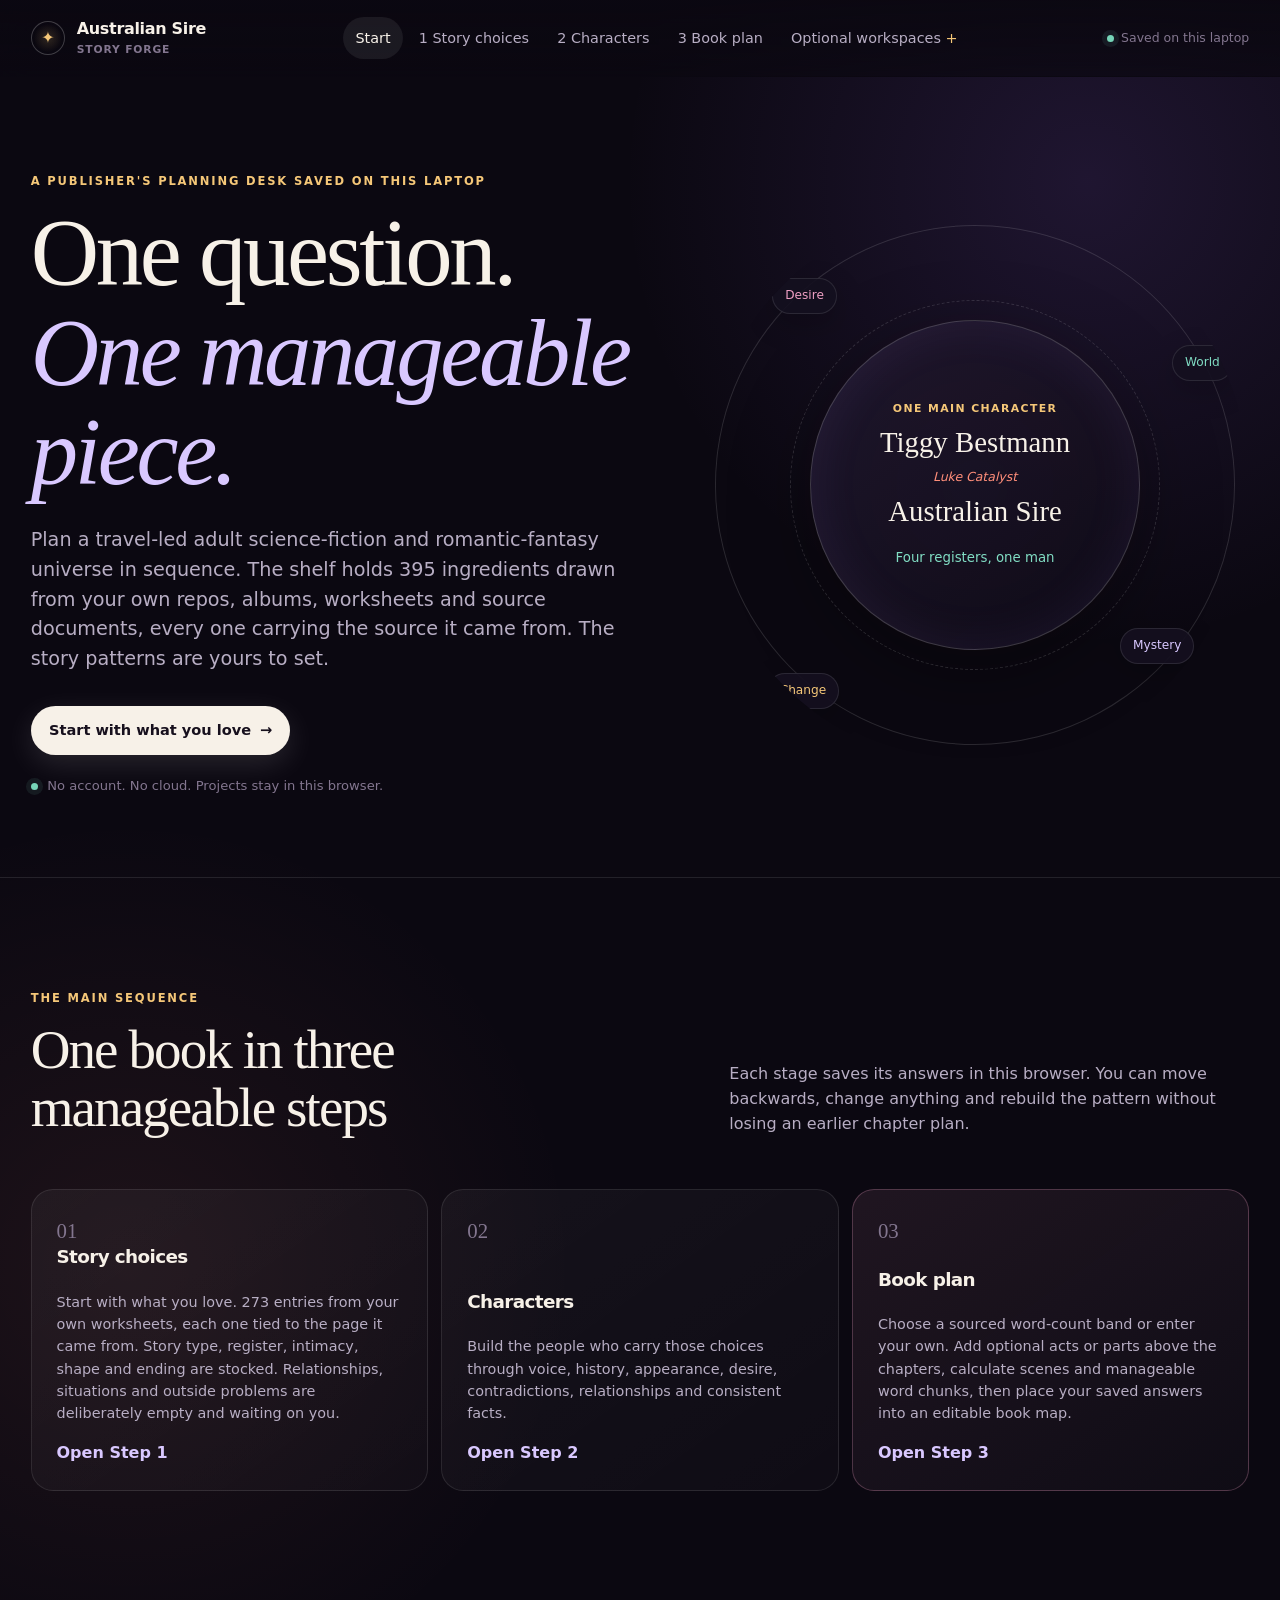
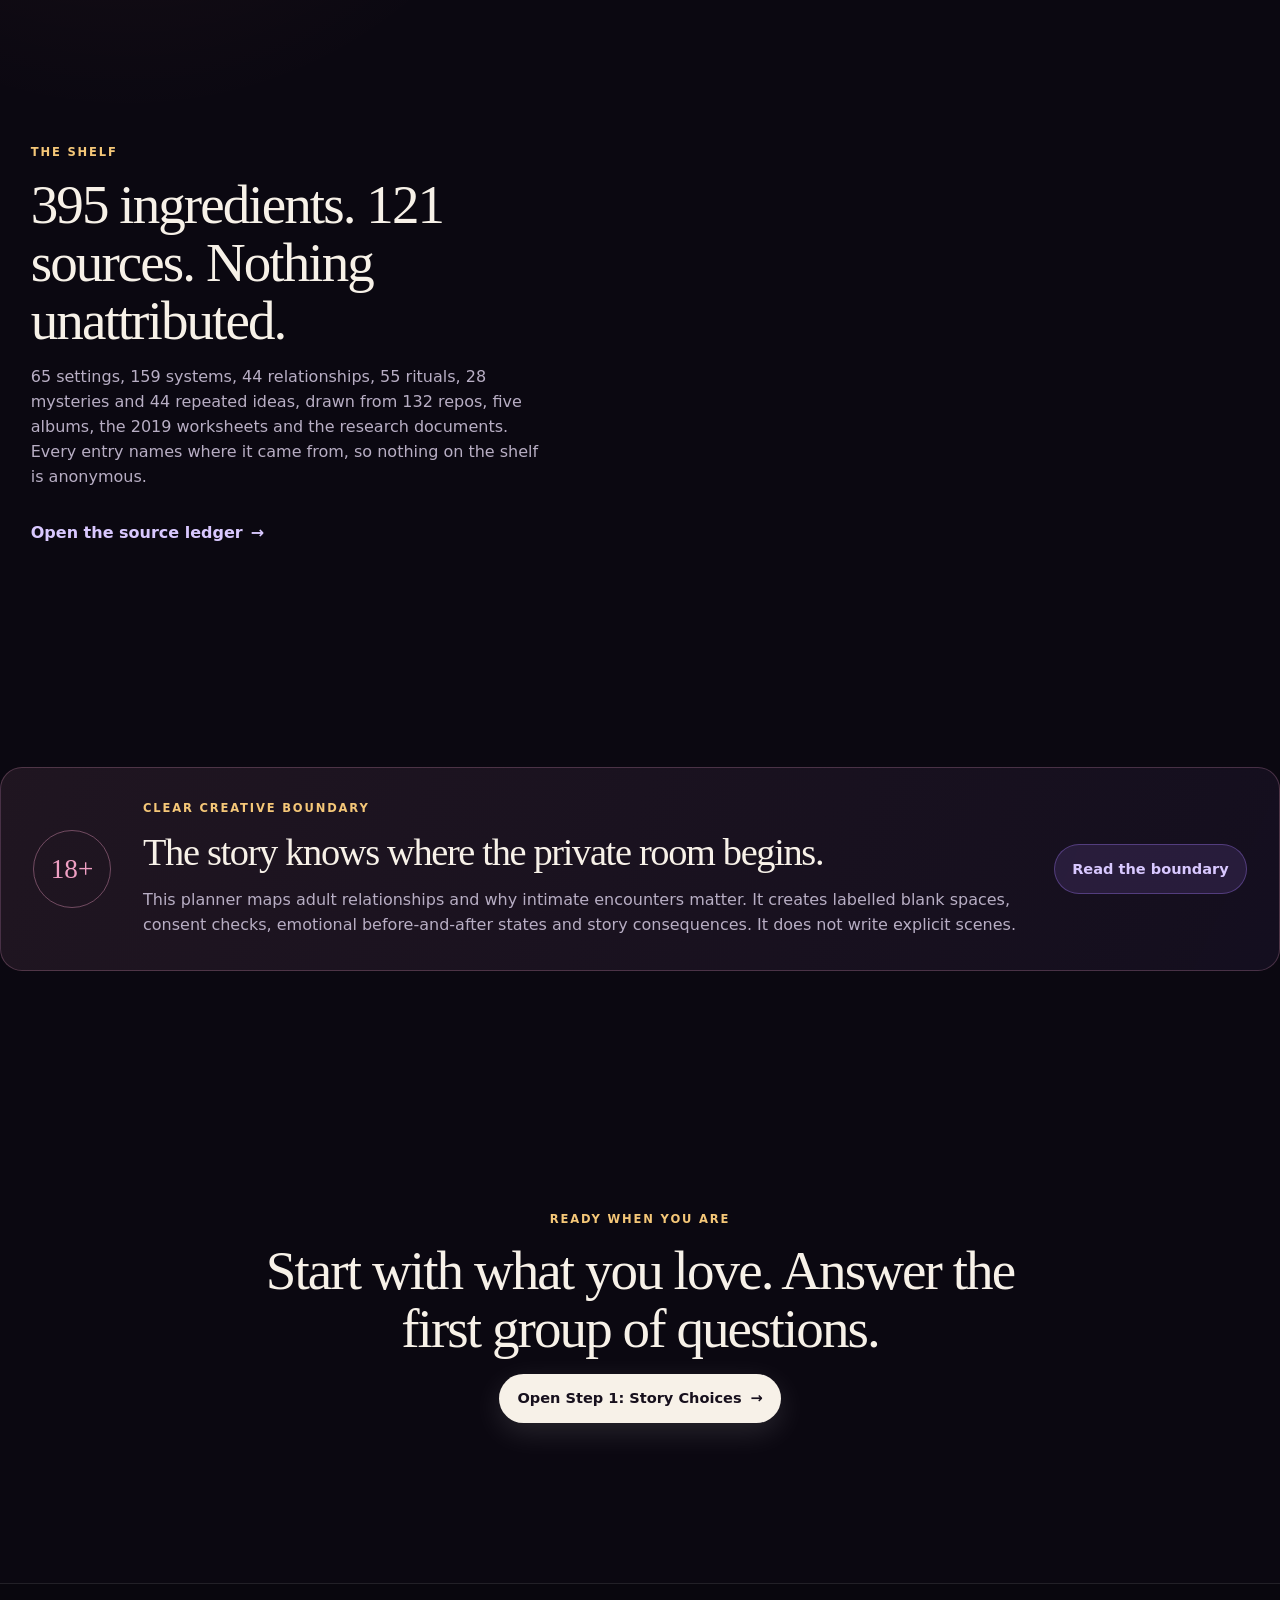
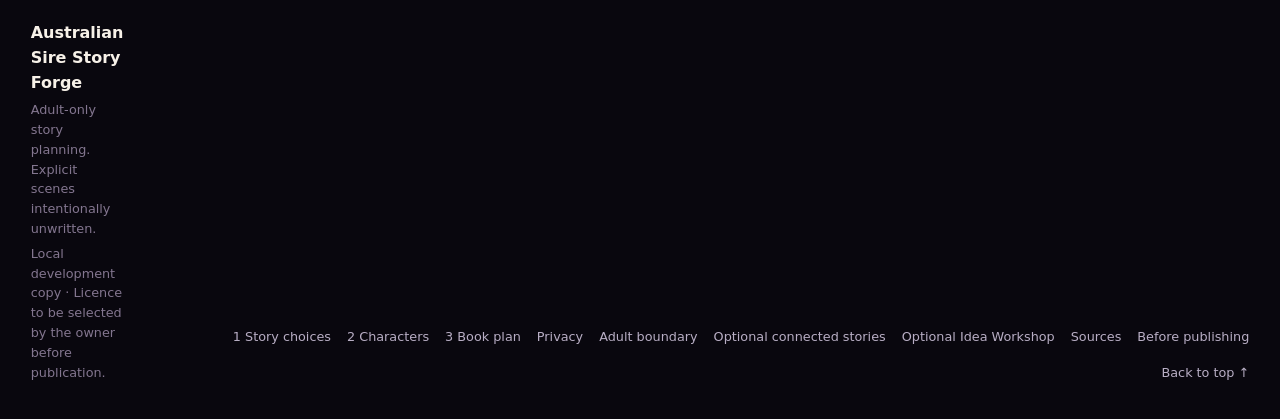
==== index.html @ 8add0e88 "Australian Sire Story Forge: sourced ingredient shelf and four registers Rebuild of the planning dat" ====
<!doctype html>
<html lang="en-AU">
<head>
  <meta charset="utf-8">
  <meta name="viewport" content="width=device-width, initial-scale=1">
  <meta name="description" content="A story planner saved on this laptop for adult science fiction, romantic fantasy, hopeful adventures and private intimacy markers.">
  <meta name="theme-color" content="#120c1f">
  <link rel="icon" href="assets/icons/story-forge.ico" sizes="any">
  <link rel="icon" type="image/png" sizes="32x32" href="assets/icons/favicon-32.png">
  <link rel="apple-touch-icon" href="assets/icons/apple-touch-icon.png">
  <title>Australian Sire Story Forge</title>
  <link rel="stylesheet" href="assets/styles.css?v=20260818-5">
</head>
<body data-page="home">
  <a class="skip-link" href="#main">Skip to the studio</a>
  <header class="site-header" data-site-header></header>

  <main id="main">
    <section class="hero shell">
      <div class="hero-copy reveal">
        <p class="eyebrow">A publisher's planning desk saved on this laptop</p>
        <h1>One question.<br><em>One manageable piece.</em></h1>
        <p class="hero-lead">Plan a travel-led adult science-fiction and romantic-fantasy universe in sequence. The shelf holds 395 ingredients drawn from your own repos, albums, worksheets and source documents, every one carrying the source it came from. The story patterns are yours to set.</p>
        <div class="hero-actions">
          <a class="button button-primary" href="forge.html">Start with what you love <span aria-hidden="true">→</span></a>
        </div>
        <p class="privacy-line"><span class="status-dot"></span> No account. No cloud. Projects stay in this browser.</p>
      </div>

      <div class="hero-orbit reveal" aria-label="The story system at a glance">
        <div class="orbit-ring orbit-ring-one"></div>
        <div class="orbit-ring orbit-ring-two"></div>
        <div class="identity-core">
          <span class="identity-kicker">One main character</span>
          <strong>Tiggy Bestmann</strong>
          <span class="identity-divider">Luke Catalyst</span>
          <strong>Australian Sire</strong>
          <small>Four registers, one man</small>
        </div>
        <span class="orbit-chip chip-heart">Desire</span>
        <span class="orbit-chip chip-world">World</span>
        <span class="orbit-chip chip-mystery">Mystery</span>
        <span class="orbit-chip chip-change">Change</span>
      </div>
    </section>

    <section class="shell pulse-section" aria-labelledby="pulse-title">
      <div class="section-heading reveal">
        <div>
          <p class="eyebrow">The main sequence</p>
          <h2 id="pulse-title">One book in three manageable steps</h2>
        </div>
        <p>Each stage saves its answers in this browser. You can move backwards, change anything and rebuild the pattern without losing an earlier chapter plan.</p>
      </div>
      <div class="pulse-grid">
        <article class="pulse-card reveal"><span>01</span><h3>Story choices</h3><p>Start with what you love. 273 entries from your own worksheets, each one tied to the page it came from. Story type, register, intimacy, shape and ending are stocked. Relationships, situations and outside problems are deliberately empty and waiting on you.</p><a class="text-link" href="forge.html">Open Step 1</a></article>
        <article class="pulse-card reveal"><span>02</span><h3>Characters</h3><p>Build the people who carry those choices through voice, history, appearance, desire, contradictions, relationships and consistent facts.</p><a class="text-link" href="characters.html">Open Step 2</a></article>
        <article class="pulse-card pulse-card-private reveal"><span>03</span><h3>Book plan</h3><p>Choose a sourced word-count band or enter your own. Add optional acts or parts above the chapters, calculate scenes and manageable word chunks, then place your saved answers into an editable book map.</p><a class="text-link" href="arc.html#book-size">Open Step 3</a></article>
      </div>
    </section>

    <section class="shell council-preview" aria-labelledby="council-title">
      <div class="council-copy reveal">
        <p class="eyebrow">The shelf</p>
        <h2 id="council-title">395 ingredients. 121 sources. Nothing unattributed.</h2>
        <p>65 settings, 159 systems, 44 relationships, 55 rituals, 28 mysteries and 44 repeated ideas, drawn from 132 repos, five albums, the 2019 worksheets and the research documents. Every entry names where it came from, so nothing on the shelf is anonymous.</p>
        <a class="text-link" href="library.html">Open the source ledger <span aria-hidden="true">→</span></a>
      </div>
      <div class="agent-stack reveal" data-agent-preview></div>
    </section>

    <section class="shell boundary-panel reveal" aria-labelledby="boundary-title">
      <div class="boundary-mark" aria-hidden="true">18+</div>
      <div>
        <p class="eyebrow">Clear creative boundary</p>
        <h2 id="boundary-title">The story knows where the private room begins.</h2>
        <p>This planner maps adult relationships and why intimate encounters matter. It creates labelled blank spaces, consent checks, emotional before-and-after states and story consequences. It does not write explicit scenes.</p>
      </div>
      <a class="button button-secondary" href="guide.html#intimacy-boundary">Read the boundary</a>
    </section>

    <section class="shell next-step reveal">
      <p class="eyebrow">Ready when you are</p>
      <h2>Start with what you love. Answer the first group of questions.</h2>
      <a class="button button-primary" href="forge.html">Open Step 1: Story Choices <span aria-hidden="true">→</span></a>
    </section>
  </main>

  <footer class="site-footer" data-site-footer></footer>
  <script src="assets/story-data.js"></script>
  <script src="assets/app.js"></script>
</body>
</html>
---- assets/styles.css ----
:root {
  color-scheme: dark;
  --ink: #f7f1e8;
  --muted: #b8aec4;
  --dim: #83768f;
  --night: #0b0811;
  --panel: #151020;
  --panel-2: #1d162b;
  --line: rgba(255, 255, 255, 0.1);
  --violet: #a87cff;
  --violet-soft: #d9c8ff;
  --coral: #ff8e7a;
  --gold: #f5c778;
  --mint: #81ddc4;
  --rose: #ef9fc3;
  --warning: #ffbf6a;
  --danger: #ff8178;
  --success: #76d5b8;
  --shadow: 0 24px 80px rgba(0, 0, 0, 0.34);
  --radius: 22px;
  --radius-sm: 13px;
  --shell: min(100%, 1600px);
  --gutter: clamp(14px, 2.4vw, 40px);
}

* { box-sizing: border-box; }

[hidden] { display: none !important; }

html { scroll-behavior: smooth; }

body {
  margin: 0;
  min-width: 320px;
  background:
    radial-gradient(circle at 85% 5%, rgba(137, 91, 214, 0.16), transparent 29rem),
    radial-gradient(circle at 10% 35%, rgba(255, 142, 122, 0.08), transparent 28rem),
    var(--night);
  color: var(--ink);
  font-family: Inter, ui-sans-serif, system-ui, -apple-system, BlinkMacSystemFont, "Segoe UI", sans-serif;
  line-height: 1.55;
}

body::before {
  content: "";
  position: fixed;
  inset: 0;
  pointer-events: none;
  background-image: radial-gradient(rgba(255,255,255,.17) .55px, transparent .55px);
  background-size: 18px 18px;
  opacity: .08;
  z-index: -1;
}

a { color: inherit; }
button, input, textarea, select { font: inherit; }
button { color: inherit; }
img { max-width: 100%; }

:focus-visible {
  outline: 3px solid var(--gold);
  outline-offset: 3px;
}

.skip-link {
  position: fixed;
  left: 1rem;
  top: -5rem;
  z-index: 200;
  padding: .8rem 1rem;
  border-radius: 10px;
  background: var(--ink);
  color: var(--night);
}
.skip-link:focus { top: 1rem; }

.shell { width: var(--shell); margin-inline: auto; padding-inline: var(--gutter); }

.site-header {
  position: sticky;
  top: 0;
  z-index: 100;
  border-bottom: 1px solid transparent;
  backdrop-filter: blur(18px);
  background: linear-gradient(to bottom, rgba(11,8,17,.94), rgba(11,8,17,.74));
}

.site-header.is-scrolled { border-color: var(--line); }

.nav-wrap {
  width: var(--shell);
  min-height: 76px;
  margin-inline: auto;
  padding-inline: var(--gutter);
  display: flex;
  align-items: center;
  justify-content: space-between;
  gap: 1rem;
}

.brand {
  display: inline-flex;
  align-items: center;
  gap: .75rem;
  text-decoration: none;
  font-weight: 720;
  letter-spacing: -.02em;
}

.brand-mark {
  width: 34px;
  aspect-ratio: 1;
  display: grid;
  place-items: center;
  border: 1px solid rgba(255,255,255,.22);
  border-radius: 50%;
  color: var(--gold);
  background: radial-gradient(circle, rgba(245,199,120,.16), transparent 64%);
}

.brand small { display: block; color: var(--dim); font-size: .67rem; font-weight: 600; letter-spacing: .08em; text-transform: uppercase; }

.nav-links { display: flex; align-items: center; gap: .2rem; }
.nav-links a {
  text-decoration: none;
  color: var(--muted);
  font-size: .9rem;
  padding: .62rem .78rem;
  border-radius: 999px;
}
.nav-links a:hover, .nav-links a[aria-current="page"] { color: var(--ink); background: rgba(255,255,255,.07); }
.nav-explore { position: relative; }
.nav-explore summary { padding: .62rem .78rem; border-radius: 999px; color: var(--muted); font-size: .9rem; cursor: pointer; list-style: none; }
.nav-explore summary::-webkit-details-marker { display: none; }
.nav-explore summary::after { content: " +"; color: var(--gold); }
.nav-explore[open] summary, .nav-explore summary:hover, .nav-explore summary[aria-current="page"] { color: var(--ink); background: rgba(255,255,255,.07); }
.nav-explore[open] summary::after { content: " −"; }
.nav-explore-menu { position: absolute; top: calc(100% + .55rem); right: 0; z-index: 5; min-width: 210px; display: grid; gap: .15rem; padding: .55rem; border: 1px solid var(--line); border-radius: 14px; background: #151020; box-shadow: var(--shadow); }
.nav-explore-menu a { border-radius: 10px; }

.nav-tools { display: flex; align-items: center; gap: .6rem; }

.save-state {
  display: inline-flex;
  align-items: center;
  gap: .45rem;
  color: var(--dim);
  font-size: .78rem;
  white-space: nowrap;
}

.status-dot { width: 7px; height: 7px; display: inline-block; border-radius: 50%; background: var(--success); box-shadow: 0 0 0 5px rgba(118,213,184,.09); }

.menu-toggle {
  display: none;
  width: 42px;
  height: 42px;
  border: 1px solid var(--line);
  border-radius: 12px;
  background: var(--panel);
}

.button {
  min-height: 46px;
  display: inline-flex;
  align-items: center;
  justify-content: center;
  gap: .55rem;
  border: 1px solid transparent;
  border-radius: 999px;
  padding: .78rem 1.08rem;
  text-decoration: none;
  font-weight: 720;
  font-size: .91rem;
  cursor: pointer;
  transition: transform .18s ease, border-color .18s ease, background .18s ease;
}
.button:hover { transform: translateY(-2px); }
.button-primary { background: var(--ink); color: #17101d; box-shadow: 0 9px 30px rgba(255,255,255,.12); }
.button-secondary { background: rgba(168,124,255,.13); border-color: rgba(168,124,255,.34); color: var(--violet-soft); }
.button-quiet { background: transparent; border-color: var(--line); color: var(--muted); }
.button-small { min-height: 36px; padding: .5rem .8rem; font-size: .78rem; }
.button-danger { border-color: rgba(255,129,120,.35); color: #ffc3bf; background: rgba(255,129,120,.08); }
.button[disabled] { opacity: .45; cursor: not-allowed; transform: none; }

.hero {
  min-height: 720px;
  display: grid;
  grid-template-columns: 1.05fr .95fr;
  gap: 4rem;
  align-items: center;
  padding-block: 6rem 5rem;
}

.eyebrow {
  margin: 0 0 .85rem;
  color: var(--gold);
  font-size: .72rem;
  font-weight: 820;
  letter-spacing: .16em;
  text-transform: uppercase;
}

h1, h2, h3, p { overflow-wrap: anywhere; }
h1, h2, h3 { margin-top: 0; line-height: 1.05; letter-spacing: -.035em; }
h1 { margin-bottom: 1.4rem; font-family: Georgia, "Times New Roman", serif; font-size: clamp(3.4rem, 7.4vw, 7.3rem); font-weight: 520; }
h1 em { color: var(--violet-soft); font-weight: 420; }
h2 { margin-bottom: 1rem; font-family: Georgia, "Times New Roman", serif; font-size: clamp(2.2rem, 4.3vw, 4.35rem); font-weight: 520; }
h3 { margin-bottom: .6rem; font-size: 1.15rem; }

.hero-lead { max-width: 660px; color: var(--muted); font-size: clamp(1.05rem, 1.5vw, 1.25rem); }
.hero-actions { display: flex; flex-wrap: wrap; gap: .75rem; margin-top: 2rem; }
.privacy-line { margin: 1.3rem 0 0; display: flex; align-items: center; gap: .6rem; color: var(--dim); font-size: .82rem; }

.hero-orbit { position: relative; min-height: 560px; display: grid; place-items: center; isolation: isolate; overflow: hidden; border-radius: 50%; }
.hero-orbit::before {
  content: "";
  position: absolute;
  width: 65%;
  aspect-ratio: 1;
  border-radius: 50%;
  background: radial-gradient(circle, rgba(168,124,255,.17), rgba(255,142,122,.07) 42%, transparent 70%);
  filter: blur(8px);
  z-index: -1;
}
.orbit-ring { position: absolute; border: 1px solid rgba(255,255,255,.13); border-radius: 50%; transform: rotate(-14deg); }
.orbit-ring-one { width: 100%; max-width: 520px; aspect-ratio: 1; }
.orbit-ring-two { width: 72%; max-width: 370px; aspect-ratio: 1; transform: rotate(24deg); border-style: dashed; }
.identity-core {
  width: min(72%, 330px);
  aspect-ratio: 1;
  display: flex;
  flex-direction: column;
  justify-content: center;
  align-items: center;
  gap: .15rem;
  padding: 2rem;
  text-align: center;
  border: 1px solid rgba(255,255,255,.18);
  border-radius: 50%;
  background: linear-gradient(145deg, rgba(32,24,46,.95), rgba(15,11,22,.94));
  box-shadow: var(--shadow), inset 0 0 50px rgba(168,124,255,.08);
}
.identity-kicker { color: var(--gold); font-size: .68rem; font-weight: 800; letter-spacing: .13em; text-transform: uppercase; }
.identity-core strong { font-family: Georgia, "Times New Roman", serif; font-size: clamp(1.25rem, 2.4vw, 1.8rem); font-weight: 520; }
.identity-divider { color: var(--coral); font-size: .78rem; font-style: italic; }
.identity-core small { margin-top: .8rem; color: var(--mint); }
.orbit-chip { position: absolute; padding: .48rem .75rem; border: 1px solid var(--line); border-radius: 999px; background: rgba(21,16,32,.9); color: var(--muted); font-size: .76rem; box-shadow: 0 10px 30px rgba(0,0,0,.2); }
.chip-heart { top: 13%; left: 13%; color: var(--rose); }
.chip-world { top: 25%; right: 3%; color: var(--mint); }
.chip-mystery { bottom: 18%; right: 10%; color: var(--violet-soft); }
.chip-change { bottom: 10%; left: 12%; color: var(--gold); }

.pulse-section { padding-block: 7rem; border-top: 1px solid var(--line); }
.section-heading { display: grid; grid-template-columns: 1fr 1fr; gap: 3rem; align-items: end; margin-bottom: 2.3rem; }
.section-heading > p { color: var(--muted); max-width: 520px; justify-self: end; }
.pulse-grid { display: grid; grid-template-columns: repeat(3, 1fr); gap: .85rem; }
.pulse-card {
  min-height: 250px;
  padding: 1.55rem;
  display: flex;
  flex-direction: column;
  justify-content: flex-end;
  border: 1px solid var(--line);
  border-radius: var(--radius);
  background: linear-gradient(145deg, rgba(255,255,255,.045), rgba(255,255,255,.018));
}
.pulse-card > span { margin-bottom: auto; color: var(--dim); font-family: Georgia, serif; font-size: 1.3rem; }
.pulse-card p { margin-bottom: 0; color: var(--muted); font-size: .9rem; }
.pulse-card-private { border-color: rgba(239,159,195,.27); background: linear-gradient(145deg, rgba(239,159,195,.09), rgba(255,255,255,.018)); }

.council-preview { display: grid; grid-template-columns: .9fr 1.1fr; gap: 4rem; align-items: center; padding-block: 7rem; }
.council-copy p:not(.eyebrow) { color: var(--muted); }
.text-link { display: inline-flex; gap: .5rem; margin-top: 1rem; color: var(--violet-soft); font-weight: 750; text-decoration: none; }
.agent-stack { min-height: 460px; position: relative; }
.agent-preview-card {
  position: absolute;
  width: min(90%, 470px);
  min-height: 230px;
  padding: 1.5rem;
  border: 1px solid var(--line);
  border-radius: var(--radius);
  background: linear-gradient(145deg, rgba(35,26,51,.98), rgba(18,13,27,.98));
  box-shadow: var(--shadow);
  transform-origin: bottom center;
}
.agent-preview-card:nth-child(1) { top: 0; left: 0; transform: rotate(-4deg); }
.agent-preview-card:nth-child(2) { top: 78px; right: 0; transform: rotate(4deg); }
.agent-preview-card:nth-child(3) { top: 155px; left: 9%; transform: rotate(-1deg); }
.agent-avatar { width: 46px; height: 46px; display: grid; place-items: center; border-radius: 15px; background: rgba(168,124,255,.13); color: var(--violet-soft); font-family: Georgia, serif; font-size: 1.35rem; }
.agent-preview-card h3 { margin: 1rem 0 .2rem; }
.agent-preview-card small { color: var(--gold); }
.agent-preview-card p { color: var(--muted); font-size: .86rem; }

.boundary-panel {
  margin-block: 5rem 7rem;
  display: grid;
  grid-template-columns: auto 1fr auto;
  gap: 2rem;
  align-items: center;
  padding: 2rem;
  border: 1px solid rgba(239,159,195,.24);
  border-radius: var(--radius);
  background: linear-gradient(115deg, rgba(239,159,195,.09), rgba(168,124,255,.06));
}
.boundary-mark { width: 78px; aspect-ratio: 1; display: grid; place-items: center; border: 1px solid rgba(239,159,195,.4); border-radius: 50%; color: var(--rose); font-family: Georgia, serif; font-size: 1.7rem; }
.boundary-panel h2 { font-size: clamp(1.8rem, 3vw, 3rem); }
.boundary-panel p:not(.eyebrow) { margin-bottom: 0; color: var(--muted); }

.next-step { padding-block: 8rem 10rem; text-align: center; }
.next-step h2 { max-width: 780px; margin-inline: auto; }

.site-footer { border-top: 1px solid var(--line); background: rgba(0,0,0,.12); }
.footer-wrap { width: var(--shell); margin-inline: auto; padding: 2.3rem var(--gutter); display: grid; grid-template-columns: 1fr auto; gap: 2rem; align-items: end; }
.footer-wrap p { margin: .3rem 0 0; color: var(--dim); font-size: .8rem; }
.footer-links { display: flex; flex-wrap: wrap; justify-content: flex-end; gap: 1rem; }
.footer-links a { color: var(--muted); font-size: .8rem; text-decoration: none; }

.page-hero { padding-block: 5.2rem 3rem; }
.page-hero h1 { max-width: 920px; font-size: clamp(3.1rem, 7vw, 6.4rem); }
.page-hero p:not(.eyebrow) { max-width: 740px; color: var(--muted); font-size: 1.1rem; }

.reveal { animation: settle .65s ease both; }
@keyframes settle { from { opacity: 0; transform: translateY(12px); } to { opacity: 1; transform: translateY(0); } }
@media (prefers-reduced-motion: reduce) { *, *::before, *::after { scroll-behavior: auto !important; animation: none !important; transition: none !important; } }

.toast {
  position: fixed;
  right: 1rem;
  bottom: 1rem;
  z-index: 300;
  max-width: min(390px, calc(100% - 2rem));
  padding: .9rem 1rem;
  border: 1px solid var(--line);
  border-radius: 13px;
  background: #21182d;
  color: var(--ink);
  box-shadow: var(--shadow);
  transform: translateY(140%);
  transition: transform .25s ease;
}
.toast.is-visible { transform: translateY(0); }

@media (max-width: 1120px) {
  .nav-links { display: none; position: absolute; top: 70px; left: 14px; right: 14px; padding: .7rem; flex-direction: column; align-items: stretch; border: 1px solid var(--line); border-radius: 16px; background: #151020; box-shadow: var(--shadow); }
  .nav-links.is-open { display: flex; }
  .nav-links a { padding: .8rem 1rem; }
  .nav-explore summary { padding: .8rem 1rem; }
  .nav-explore-menu { position: static; margin-top: .3rem; box-shadow: none; }
  .menu-toggle { display: grid; place-items: center; }
  .save-state { display: none; }
}

@media (max-width: 900px) {
  :root { --gutter: 14px; }
  .hero { grid-template-columns: 1fr; gap: 1rem; padding-top: 4rem; }
  .hero-orbit { min-height: 470px; }
  .agent-stack { overflow: hidden; }
  .section-heading, .council-preview { grid-template-columns: 1fr; gap: 1.5rem; }
  .section-heading > p { justify-self: start; }
  .pulse-grid { grid-template-columns: repeat(2, 1fr); }
  .council-preview { padding-block: 5rem; }
  .boundary-panel { grid-template-columns: auto 1fr; }
  .boundary-panel .button { grid-column: 1 / -1; justify-self: start; }
  .nav-links { display: none; position: absolute; top: 70px; left: 14px; right: 14px; padding: .7rem; flex-direction: column; align-items: stretch; border: 1px solid var(--line); border-radius: 16px; background: #151020; box-shadow: var(--shadow); }
  .nav-links.is-open { display: flex; }
  .nav-links a { padding: .8rem 1rem; }
  .menu-toggle { display: grid; place-items: center; }
  .save-state { display: none; }
}

@media (max-width: 580px) {
  .brand span:last-child { max-width: 145px; white-space: nowrap; overflow: hidden; text-overflow: ellipsis; }
  .hero { min-height: auto; padding-block: 3.5rem 2rem; }
  h1 { font-size: clamp(3rem, 16vw, 4.7rem); }
  .page-hero h1 { font-size: clamp(2.75rem, 13vw, 3.6rem); }
  .hero-actions { align-items: stretch; flex-direction: column; }
  .hero-actions .button { width: 100%; }
  .hero-orbit { min-height: 400px; }
  .orbit-ring-one { width: 96%; }
  .identity-core { width: 68%; }
  .pulse-section { padding-block: 5rem; }
  .pulse-grid { grid-template-columns: 1fr; }
  .pulse-card { min-height: 210px; }
  .agent-stack { min-height: 480px; overflow: hidden; }
  .agent-preview-card { width: 94%; }
  .boundary-panel { grid-template-columns: 1fr; padding: 1.3rem; }
  .boundary-mark { width: 58px; }
  .footer-wrap { grid-template-columns: 1fr; }
  .footer-links { justify-content: flex-start; }
}

.sr-only {
  position: absolute !important;
  width: 1px !important;
  height: 1px !important;
  padding: 0 !important;
  margin: -1px !important;
  overflow: hidden !important;
  clip: rect(0, 0, 0, 0) !important;
  white-space: nowrap !important;
  border: 0 !important;
}

/* Story forge */
.forge-hero { padding-bottom: 2rem; }
.forge-hero h1 { margin-bottom: 1rem; }
.project-bar {
  display: grid;
  grid-template-columns: minmax(260px, 1fr) minmax(280px, auto);
  gap: 1rem;
  align-items: end;
  margin-bottom: 1rem;
  padding: 1rem;
  border: 1px solid var(--line);
  border-radius: var(--radius);
  background: rgba(255,255,255,.025);
}
.project-bar > .project-actions { grid-column: 1 / -1; justify-content: flex-end; }
.project-title-field, .arc-control-panel label { display: grid; gap: .38rem; }
.project-title-field span, .arc-control-panel label span { color: var(--dim); font-size: .7rem; font-weight: 800; letter-spacing: .1em; text-transform: uppercase; }
.project-title-field input,
.arc-control-panel select,
.writing-number-grid input,
.act-plan-controls input,
.act-plan-controls select,
.act-plan-fields input,
.act-plan-fields textarea,
.act-summary-fields textarea,
.custom-choice input,
.custom-choice textarea,
.custom-choice select,
.chapter-card textarea,
.gap-editor input,
.gap-editor textarea,
.gap-editor select,
.search-field input,
.taste-search input {
  width: 100%;
  border: 1px solid var(--line);
  border-radius: 12px;
  background: rgba(5,3,8,.42);
  color: var(--ink);
  padding: .78rem .9rem;
}
.project-title-field input { font-family: Georgia, serif; font-size: 1.05rem; }
.project-actions, .brief-project-actions { display: flex; flex-wrap: wrap; gap: .45rem; }
.identity-lock { min-height: 49px; display: flex; align-items: center; gap: .7rem; padding: .55rem .85rem; border: 1px solid rgba(118,213,184,.2); border-radius: 14px; background: rgba(118,213,184,.06); }
.identity-lock > span { color: var(--mint); }
.identity-lock div { display: grid; }
.identity-lock small { color: var(--mint); font-size: .66rem; font-weight: 800; letter-spacing: .08em; text-transform: uppercase; }
.identity-lock strong { font-size: .82rem; }

.forge-layout {
  display: grid;
  grid-template-columns: 190px minmax(0, 1fr) 320px;
  gap: 1rem;
  align-items: start;
  padding-bottom: 7rem;
}
.forge-steps { position: sticky; top: 94px; display: grid; gap: .35rem; padding: .65rem; border: 1px solid var(--line); border-radius: 18px; background: rgba(21,16,32,.76); }
.forge-step {
  width: 100%;
  display: grid;
  grid-template-columns: 28px 1fr auto;
  gap: .55rem;
  align-items: center;
  border: 0;
  border-radius: 12px;
  padding: .72rem .62rem;
  background: transparent;
  color: var(--muted);
  text-align: left;
  cursor: pointer;
}
.forge-step:hover { background: rgba(255,255,255,.04); color: var(--ink); }
.forge-step.is-active { background: rgba(168,124,255,.12); color: var(--violet-soft); }
.forge-step.is-complete .step-number { border-color: rgba(118,213,184,.32); color: var(--mint); }
.step-number { width: 27px; height: 27px; display: grid; place-items: center; border: 1px solid var(--line); border-radius: 50%; font-size: .7rem; }
.step-label { font-size: .79rem; font-weight: 700; }
.step-lock { color: var(--gold); font-size: .72rem; }

.forge-stage { min-width: 0; min-height: 690px; padding: 1.4rem; border: 1px solid var(--line); border-radius: var(--radius); background: linear-gradient(145deg, rgba(255,255,255,.042), rgba(255,255,255,.016)); }
.stage-heading { display: grid; grid-template-columns: 1fr; gap: 1rem; align-items: start; padding-bottom: 1.2rem; border-bottom: 1px solid var(--line); }
.stage-heading > div:first-child { min-width: 0; }
.stage-heading h2 { overflow-wrap: normal; font-size: clamp(2rem, 4vw, 3.5rem); }
.stage-heading p:not(.eyebrow) { max-width: 600px; margin-bottom: 0; color: var(--muted); }
.stage-actions { min-width: 0; display: flex; flex-wrap: wrap; justify-content: flex-start; gap: .45rem; }
.stage-actions .button { flex: 1 1 190px; }
.choice-grid { display: grid; grid-template-columns: repeat(2, minmax(0, 1fr)); gap: .7rem; padding-block: 1.2rem; }
.choice-card {
  position: relative;
  min-height: 150px;
  display: flex;
  flex-direction: column;
  overflow: hidden;
  border: 1px solid var(--line);
  border-radius: 16px;
  background: rgba(9,6,13,.3);
  color: var(--ink);
  text-align: left;
}
.choice-card:hover { border-color: rgba(168,124,255,.38); background: rgba(168,124,255,.045); }
.choice-card.is-selected { border-color: rgba(168,124,255,.65); background: linear-gradient(145deg, rgba(168,124,255,.14), rgba(239,159,195,.05)); box-shadow: inset 0 0 0 1px rgba(168,124,255,.12); }
.choice-toggle { width: 100%; min-height: 150px; flex: 1; padding: 1rem; display: flex; flex-direction: column; align-items: flex-start; border: 0; background: transparent; color: var(--ink); text-align: left; cursor: pointer; }
.choice-card strong { margin-bottom: .45rem; font-family: Georgia, serif; font-size: 1.1rem; font-weight: 520; }
.choice-card p { margin: 0; color: var(--muted); font-size: .82rem; }
.choice-card small { margin-top: auto; padding-top: .65rem; color: var(--gold); font-size: .68rem; }
.choice-toggle > strong, .taste-choice > strong { max-width: calc(100% - 4.7rem); }
.choice-check { position: absolute; top: .75rem; right: .75rem; min-width: 54px; height: 24px; padding-inline: .45rem; display: grid; place-items: center; border: 1px solid var(--line); border-radius: 999px; background: rgba(255,255,255,.025); color: var(--dim); font-size: .58rem; font-weight: 800; letter-spacing: .04em; text-transform: uppercase; }
.choice-card.is-selected .choice-check { background: var(--violet); border-color: var(--violet); color: #160e21; }
.choice-primary-action { width: 100%; padding: .55rem .8rem; border: 0; border-top: 1px solid var(--line); background: rgba(168,124,255,.05); color: var(--violet-soft); font-size: .67rem; font-weight: 750; cursor: pointer; }
.choice-primary-action:hover:not(:disabled) { background: rgba(168,124,255,.13); }
.choice-primary-action:disabled { color: var(--mint); cursor: default; }
.taste-selector-grid { display: block; }
.taste-selector-toolbar { display: grid; grid-template-columns: minmax(180px, 1fr) minmax(210px, .85fr); gap: .75rem 1rem; align-items: end; margin-bottom: .75rem; padding: 1rem; border: 1px solid rgba(168,124,255,.24); border-radius: 16px; background: rgba(168,124,255,.055); }
.taste-selector-toolbar strong { font-family: Georgia, serif; font-size: 1.15rem; }
.taste-selector-toolbar p { margin: .25rem 0 0; color: var(--muted); font-size: .75rem; }
.taste-search { display: grid; gap: .35rem; color: var(--dim); font-size: .66rem; font-weight: 760; letter-spacing: .07em; text-transform: uppercase; }
.taste-source-filters { grid-column: 1 / -1; display: flex; flex-wrap: wrap; gap: .35rem; }
.taste-toolbar-actions { display: flex; flex-wrap: wrap; gap: .45rem; }
.taste-source-note { align-self: center; color: var(--dim); font-size: .66rem; }
.taste-group { margin-top: .6rem; overflow: hidden; border: 1px solid var(--line); border-radius: 15px; background: rgba(9,6,13,.28); }
.taste-group > summary { display: grid; grid-template-columns: 1fr auto; gap: 1rem; align-items: center; padding: .9rem 1rem; color: var(--ink); cursor: pointer; }
.taste-group > summary::marker { color: var(--violet-soft); }
.taste-group > summary span:first-child { display: grid; gap: .22rem; }
.taste-group > summary strong { font-family: Georgia, serif; font-size: 1.05rem; }
.taste-group > summary small { color: var(--muted); font-size: .7rem; font-weight: 400; }
.taste-group > summary em { color: var(--gold); font-size: .61rem; font-style: normal; }
.taste-group-count { padding: .3rem .5rem; border-radius: 999px; background: rgba(168,124,255,.1); color: var(--violet-soft); font-size: .66rem; white-space: nowrap; }
.taste-group-body { padding: 0 .75rem .75rem; border-top: 1px solid var(--line); }
.taste-group-actions { display: flex; justify-content: flex-end; gap: .4rem; padding: .65rem 0; }
.taste-options { display: grid; grid-template-columns: repeat(2, minmax(0, 1fr)); gap: .55rem; }
.taste-option { position: relative; min-width: 0; display: flex; flex-direction: column; overflow: hidden; border: 1px solid var(--line); border-radius: 13px; background: rgba(255,255,255,.018); }
.taste-option.is-selected { border-color: rgba(168,124,255,.58); background: linear-gradient(145deg, rgba(168,124,255,.12), rgba(239,159,195,.04)); }
.taste-options > .taste-option.is-selected { grid-column: 1 / -1; }
.taste-choice { min-height: 150px; flex: 1; display: flex; flex-direction: column; align-items: flex-start; gap: .42rem; padding: .85rem 2.35rem .85rem .85rem; border: 0; background: transparent; color: var(--ink); text-align: left; cursor: pointer; }
.taste-choice strong { font-family: Georgia, serif; font-size: 1rem; font-weight: 520; }
.taste-choice p { margin: 0; color: var(--muted); font-size: .76rem; }
.taste-direction { color: var(--gold); font-size: .63rem; line-height: 1.4; }
.taste-option.is-selected .choice-check { background: var(--violet); border-color: var(--violet); color: #160e21; }
.taste-tags { display: flex; flex-wrap: wrap; gap: .25rem; margin-top: auto; padding-top: .35rem; }
.taste-tags small { padding: .22rem .36rem; border-radius: 999px; background: rgba(118,213,184,.08); color: var(--mint); font-size: .56rem; }
.taste-tags .is-private, .taste-tags .is-gap { background: rgba(239,159,195,.1); color: var(--rose); }
.taste-tags .is-review { background: rgba(245,199,120,.1); color: var(--gold); }
.taste-strength { width: 100%; padding: .48rem .7rem; border: 0; border-top: 1px solid var(--line); background: rgba(168,124,255,.055); color: var(--violet-soft); font-size: .64rem; font-weight: 760; cursor: pointer; }
.taste-strength:hover { background: rgba(168,124,255,.13); }
.taste-routing { display: grid; grid-template-columns: 110px minmax(0, .7fr) minmax(0, 1.3fr); gap: .55rem; align-items: start; padding: .65rem; border-top: 1px solid var(--line); background: rgba(5,3,8,.28); }
.taste-routing > * { min-width: 0; }
.taste-routing .taste-strength { height: 100%; min-height: 46px; border: 1px solid var(--line); border-radius: 10px; }
.taste-routing label { display: grid; gap: .3rem; color: var(--dim); font-size: .61rem; font-weight: 750; letter-spacing: .05em; text-transform: uppercase; }
.taste-routing select, .taste-routing textarea { width: 100%; border: 1px solid var(--line); border-radius: 9px; background: rgba(5,3,8,.62); color: var(--ink); padding: .58rem .65rem; font: inherit; text-transform: none; letter-spacing: 0; }
.taste-routing textarea { min-height: 68px; resize: vertical; }
.taste-routing .taste-reframe small { color: var(--dim); font-size: .57rem; font-weight: 400; letter-spacing: 0; line-height: 1.35; text-transform: none; }
.taste-routing .taste-reframe { grid-column: 1 / -1; }
.taste-route-picker { min-width: 0; border: 1px solid var(--line); border-radius: 10px; background: rgba(168,124,255,.035); }
.taste-route-picker > summary { display: flex; justify-content: space-between; gap: .65rem; padding: .62rem .68rem; color: var(--violet-soft); font-size: .67rem; font-weight: 760; cursor: pointer; }
.taste-route-picker > summary span { flex: none; color: var(--gold); font-size: .6rem; font-weight: 650; }
.taste-route-picker > p { margin: 0; padding: 0 .68rem .55rem; color: var(--dim); font-size: .64rem; line-height: 1.45; }
.taste-route-options { display: grid; grid-template-columns: repeat(2, minmax(0, 1fr)); gap: .32rem; padding: 0 .55rem .6rem; }
.taste-route-options label { display: flex; grid-template-columns: none; align-items: center; gap: .42rem; min-width: 0; padding: .38rem .45rem; border-radius: 8px; background: rgba(255,255,255,.025); color: var(--muted); font-size: .63rem; font-weight: 550; letter-spacing: 0; line-height: 1.25; text-transform: none; cursor: pointer; }
.taste-route-options input { flex: none; accent-color: var(--violet); }
.taste-influence-panel, .optional-choice-heading { grid-column: 1 / -1; }
.taste-influence-panel { display: grid; gap: .75rem; padding: 1rem; border: 1px solid rgba(245,199,120,.2); border-radius: 16px; background: linear-gradient(145deg, rgba(245,199,120,.055), rgba(168,124,255,.055)); }
.taste-influence-panel > p, .optional-choice-heading p { margin: 0; color: var(--muted); font-size: .76rem; line-height: 1.55; }
.taste-influence-heading { display: flex; align-items: start; justify-content: space-between; gap: 1rem; }
.taste-influence-heading h3, .optional-choice-heading h3 { margin: .18rem 0 0; font-family: Georgia, serif; font-size: 1.08rem; font-weight: 520; }
.taste-influence-preview { display: flex; flex-wrap: wrap; gap: .38rem; }
.taste-influence-preview span { display: grid; gap: .12rem; padding: .42rem .55rem; border: 1px solid rgba(168,124,255,.18); border-radius: 9px; background: rgba(168,124,255,.07); }
.taste-influence-preview strong { color: var(--ink); font-size: .68rem; }
.taste-influence-preview small { color: var(--violet-soft); font-size: .56rem; }
.taste-influence-preview .taste-influence-more { display: flex; align-items: center; color: var(--gold); font-size: .64rem; }
.taste-influence-details { border-top: 1px solid var(--line); padding-top: .65rem; }
.taste-influence-details > summary { color: var(--gold); font-size: .67rem; cursor: pointer; }
.taste-influence-details > div { display: grid; grid-template-columns: repeat(2, minmax(0, 1fr)); gap: .45rem; padding-top: .6rem; }
.taste-influence-details article { min-width: 0; padding: .58rem; border-radius: 10px; background: rgba(5,3,8,.34); }
.taste-influence-details article strong, .taste-influence-details article small { display: block; }
.taste-influence-details article strong { font-size: .7rem; }
.taste-influence-details article small { margin-top: .14rem; color: var(--violet-soft); font-size: .57rem; }
.taste-influence-details article p { margin: .38rem 0 0; color: var(--muted); font-size: .65rem; line-height: 1.45; }
.optional-choice-heading { padding: .2rem 0 .08rem; }
.taste-review-tray { margin-top: .8rem; padding: .8rem; border: 1px dashed rgba(245,199,120,.28); border-radius: 14px; color: var(--muted); }
.taste-review-tray summary { color: var(--gold); cursor: pointer; font-size: .76rem; }
.taste-review-tray > p { font-size: .72rem; }
.taste-review-tray article { display: grid; gap: .2rem; padding: .55rem 0; border-top: 1px solid var(--line); }
.taste-review-tray article strong { color: var(--ink); font-size: .73rem; }
.taste-review-tray article span { color: var(--gold); font-size: .7rem; }
.taste-review-tray article small, .taste-no-results { color: var(--dim); font-size: .68rem; }
.custom-choice { min-width: 0; padding-top: .25rem; }
.custom-choice label { min-width: 0; display: grid; gap: .5rem; color: var(--muted); font-size: .8rem; }
.custom-choice select { display: block; width: 100%; min-width: 0; max-width: 100%; text-overflow: ellipsis; }
.stage-nav { display: flex; justify-content: space-between; gap: .75rem; margin-top: 1.2rem; padding-top: 1.2rem; border-top: 1px solid var(--line); }

.live-brief { position: sticky; top: 94px; min-width: 0; min-height: 470px; padding: 1.3rem; border: 1px solid rgba(245,199,120,.18); border-radius: var(--radius); background: linear-gradient(155deg, rgba(245,199,120,.06), rgba(168,124,255,.05) 55%, rgba(255,255,255,.02)); box-shadow: var(--shadow); }
.brief-jump, .brief-return { display: none; }
#current-forge-step, #live-story-brief { scroll-margin-top: 90px; }
.brief-topline { display: flex; align-items: center; gap: .5rem; color: var(--dim); font-size: .67rem; font-weight: 800; letter-spacing: .1em; text-transform: uppercase; }
.live-pip { width: 7px; height: 7px; border-radius: 50%; background: var(--gold); box-shadow: 0 0 0 5px rgba(245,199,120,.08); }
.live-brief h2, .validation-card h2, .archive-card h2, .export-card h2 { margin: 1rem 0; font-size: 1.7rem; }
.brief-project-actions { margin: -.35rem 0 1rem; }
.brief-project-actions button, .brief-source { border: 0; background: transparent; color: var(--gold); font-size: .62rem; font-weight: 800; letter-spacing: .07em; text-transform: uppercase; cursor: pointer; }
.brief-project-actions button { padding: .25rem 0; border-bottom: 1px solid rgba(245,199,120,.24); }
.brief-prose { min-height: 220px; color: var(--muted); font-family: Georgia, serif; font-size: 1.02rem; line-height: 1.7; }
.brief-section { padding: .8rem 0; border-top: 1px solid var(--line); }
.brief-section:first-child { padding-top: 0; border-top: 0; }
.brief-section p { margin: .3rem 0 0; }
.brief-source { display: inline-flex; padding: 0; text-decoration: none; }
.brief-source:hover, .brief-source:focus-visible, .brief-source.is-current { color: var(--mint); }
.brief-section.is-private .brief-source::after { content: " · private"; color: var(--rose); }
.brief-tags { display: flex; flex-wrap: wrap; gap: .35rem; margin: 1rem 0; }
.brief-tags span { padding: .35rem .55rem; border: 1px solid var(--line); border-radius: 999px; color: var(--violet-soft); font-size: .68rem; }
.live-brief .button { width: 100%; }
.microcopy { color: var(--dim); font-size: .68rem; }
.forge-finish, .council-next { margin-bottom: 8rem; padding: 2rem; display: flex; justify-content: space-between; gap: 2rem; align-items: center; border: 1px solid var(--line); border-radius: var(--radius); background: rgba(255,255,255,.025); }
.forge-finish h2, .council-next h2 { margin-bottom: .5rem; font-size: clamp(2rem, 4vw, 3.2rem); }
.forge-finish p:not(.eyebrow) { margin-bottom: 0; color: var(--muted); }

/* Character Studio */
.character-hero { padding-bottom: 2rem; }
.character-toolbar { display: grid; grid-template-columns: minmax(240px, 1fr) minmax(220px, .7fr) auto auto; gap: .8rem; align-items: end; margin-bottom: 1rem; padding: 1rem; border: 1px solid var(--line); border-radius: var(--radius); background: rgba(255,255,255,.025); }
.character-toolbar label { display: grid; gap: .38rem; color: var(--dim); font-size: .69rem; font-weight: 800; letter-spacing: .08em; text-transform: uppercase; }
.character-toolbar input, .character-toolbar select, .character-name-field input, .character-field input, .character-field select, .character-field textarea { width: 100%; border: 1px solid var(--line); border-radius: 11px; background: rgba(5,3,8,.42); color: var(--ink); padding: .72rem .82rem; }
.character-count { min-height: 46px; display: flex; gap: .55rem; align-items: center; padding: .55rem .75rem; border: 1px solid var(--line); border-radius: 12px; color: var(--dim); }
.character-count strong { color: var(--gold); font-family: Georgia, serif; font-size: 1.5rem; }
.character-count span { max-width: 90px; font-size: .64rem; line-height: 1.25; }
.character-studio { display: grid; grid-template-columns: 250px minmax(0, 1fr); gap: 1rem; align-items: start; padding-bottom: 3rem; }
.character-roster { position: sticky; top: 94px; max-height: calc(100vh - 112px); overflow: auto; padding: .75rem; border: 1px solid var(--line); border-radius: 18px; background: rgba(21,16,32,.76); }
.character-roster-heading { padding: .45rem .45rem .8rem; border-bottom: 1px solid var(--line); }
.character-roster-heading .eyebrow { margin-bottom: .25rem; }
.character-roster-heading small { color: var(--dim); }
.character-list { display: grid; gap: .35rem; padding-top: .55rem; }
.character-list-item { width: 100%; display: grid; grid-template-columns: 24px 1fr; gap: .15rem .45rem; align-items: center; padding: .7rem; border: 0; border-radius: 12px; background: transparent; color: var(--muted); text-align: left; cursor: pointer; }
.character-list-item:hover { background: rgba(255,255,255,.04); color: var(--ink); }
.character-list-item.is-active { background: rgba(168,124,255,.12); color: var(--violet-soft); }
.character-list-item > span { grid-row: 1 / 3; color: var(--gold); }
.character-list-item strong { overflow-wrap: anywhere; font-size: .79rem; }
.character-list-item small { color: var(--dim); font-size: .61rem; }
.character-empty { padding: 1rem .5rem; color: var(--dim); font-size: .75rem; }
.character-editor { min-width: 0; padding: 1.2rem; border: 1px solid var(--line); border-radius: var(--radius); background: rgba(255,255,255,.02); }
.character-editor-heading { display: grid; grid-template-columns: minmax(0, 1fr) 260px; gap: 1.3rem; align-items: start; padding-bottom: 1rem; border-bottom: 1px solid var(--line); }
.character-name-field { display: grid; gap: .35rem; color: var(--dim); font-size: .68rem; font-weight: 800; letter-spacing: .08em; text-transform: uppercase; }
.character-name-field input { font-family: Georgia, serif; font-size: 1.25rem; text-transform: none; letter-spacing: 0; }
.character-name-field input[readonly] { color: var(--violet-soft); }
.character-lock-note { margin: .55rem 0 0; color: var(--mint); font-size: .72rem; }
.character-editor-actions { display: grid; gap: .45rem; }
.share-character { display: flex; gap: .5rem; align-items: start; color: var(--muted); font-size: .7rem; }
.share-character input { width: auto; margin-top: .15rem; }
.character-delete { color: var(--coral); }
.character-dna-bridge { margin-top: 1rem; border: 1px solid rgba(245,199,120,.22); border-radius: 14px; background: rgba(245,199,120,.035); }
.character-dna-bridge > summary { display: flex; justify-content: space-between; gap: 1rem; padding: .8rem 1rem; color: var(--gold); cursor: pointer; }
.character-dna-bridge > summary span { font-family: Georgia, serif; }
.character-dna-bridge > summary small { color: var(--dim); }
.character-dna-bridge > p { margin: 0; padding: 0 1rem .65rem; color: var(--muted); font-size: .72rem; }
.character-dna-list { display: grid; grid-template-columns: repeat(2, minmax(0, 1fr)); gap: .45rem; padding: 0 .75rem .75rem; }
.character-dna-list article { padding: .7rem; border: 1px solid var(--line); border-radius: 10px; background: rgba(5,3,8,.28); }
.character-dna-list article > div { display: flex; justify-content: space-between; gap: .75rem; }
.character-dna-list article strong { font-family: Georgia, serif; font-size: .82rem; }
.character-dna-list article span, .character-dna-list article small { color: var(--dim); font-size: .6rem; }
.character-dna-list article p { margin: .35rem 0 0; color: var(--muted); font-size: .7rem; }
.character-groups { display: grid; gap: .6rem; padding-top: 1rem; }
.character-group { border: 1px solid var(--line); border-radius: 14px; background: rgba(5,3,8,.22); }
.character-group summary { padding: .85rem 1rem; display: grid; gap: .2rem; cursor: pointer; }
.character-group summary span { color: var(--violet-soft); font-family: Georgia, serif; font-size: 1rem; }
.character-group summary small { color: var(--dim); font-size: .68rem; }
.character-fields { display: grid; grid-template-columns: repeat(2, minmax(0, 1fr)); gap: .7rem; padding: 0 1rem 1rem; }
.character-field { display: grid; gap: .35rem; align-content: start; color: var(--dim); font-size: .69rem; }
.character-field > span { display: flex; gap: .4rem; align-items: center; }
.character-field textarea { min-height: 90px; resize: vertical; }
.character-field.is-private { padding: .55rem; border: 1px solid rgba(245,199,120,.14); border-radius: 11px; background: rgba(245,199,120,.035); }
.private-field-mark { padding: .18rem .35rem; border-radius: 999px; background: rgba(245,199,120,.1); color: var(--gold); font-size: .52rem; font-weight: 800; letter-spacing: .06em; text-transform: uppercase; }
.character-preview-card { margin-top: 1rem; padding: 1rem; border: 1px solid rgba(118,213,184,.18); border-radius: 14px; background: rgba(118,213,184,.035); }
.character-preview-card pre { max-height: 360px; overflow: auto; margin: 0; color: var(--muted); font-family: inherit; font-size: .78rem; line-height: 1.55; white-space: pre-wrap; }

/* Universe Studio */
.universe-hero { padding-bottom: 2rem; }
.universe-overview, .universe-map-section, .universe-emergence-section, .universe-strands-section, .universe-connections-section { padding-block: 2.2rem; }
.universe-overview .section-heading, .universe-map-section .section-heading, .universe-emergence-section .section-heading, .universe-strands-section .section-heading, .universe-connections-section .section-heading { display: grid; grid-template-columns: minmax(0, 1fr) minmax(280px, .75fr); gap: 1.5rem; align-items: end; margin-bottom: 1rem; }
.universe-overview .section-heading h2, .universe-map-section .section-heading h2, .universe-emergence-section .section-heading h2, .universe-strands-section .section-heading h2, .universe-connections-section .section-heading h2 { margin-bottom: 0; font-size: clamp(1.8rem, 4vw, 3rem); }
.universe-overview .section-heading > p, .universe-emergence-section .section-heading > p, .universe-strands-section .section-heading > p, .universe-connections-section .section-heading > p { margin: 0; color: var(--muted); }
.universe-overview-fields { display: grid; grid-template-columns: repeat(2, minmax(0, 1fr)); gap: .75rem; padding: 1rem; border: 1px solid var(--line); border-radius: var(--radius); background: rgba(255,255,255,.022); }
.universe-overview-fields label, .universe-strand-fields label, .universe-connection-builder label { display: grid; gap: .35rem; color: var(--dim); font-size: .68rem; font-weight: 760; letter-spacing: .06em; text-transform: uppercase; }
.universe-overview-fields input, .universe-overview-fields textarea, .universe-strand-fields input, .universe-strand-fields textarea, .universe-strand-fields select, .universe-connection-builder input, .universe-connection-builder select { width: 100%; border: 1px solid var(--line); border-radius: 10px; background: rgba(5,3,8,.46); color: var(--ink); padding: .7rem .78rem; font: inherit; letter-spacing: 0; text-transform: none; }
.universe-overview-fields textarea, .universe-strand-fields textarea { resize: vertical; }
.universe-overview-fields .wide, .universe-share-overview { grid-column: 1 / -1; }
.universe-share-overview { display: flex !important; grid-template-columns: auto 1fr; align-items: center; text-transform: none !important; letter-spacing: 0 !important; }
.universe-share-overview input { width: auto; }
.universe-actions { display: flex; flex-wrap: wrap; justify-content: flex-end; gap: .45rem; }
.universe-river { display: grid; gap: .6rem; }
.universe-map-node { position: relative; display: grid; grid-template-columns: 54px minmax(0, 1fr); gap: .8rem; padding: .9rem; border: 1px solid var(--line); border-radius: 16px; background: linear-gradient(135deg, rgba(168,124,255,.065), rgba(118,213,184,.025)); }
.universe-map-node:not(:last-child)::after { content: ""; position: absolute; left: 35px; bottom: -.62rem; width: 1px; height: .62rem; background: var(--line); }
.universe-map-index { width: 42px; height: 42px; display: grid; place-items: center; border-radius: 50%; background: rgba(168,124,255,.14); color: var(--violet-soft); font-family: Georgia, serif; }
.universe-map-node small { color: var(--gold); font-size: .62rem; }
.universe-map-node strong { display: block; margin-top: .18rem; font-family: Georgia, serif; font-size: 1.08rem; }
.universe-map-node p { margin: .3rem 0 0; color: var(--muted); font-size: .74rem; }
.universe-map-meta { display: flex; flex-wrap: wrap; gap: .3rem; margin-top: .5rem; }
.universe-map-meta span { padding: .22rem .4rem; border-radius: 999px; background: rgba(168,124,255,.08); color: var(--violet-soft); font-size: .56rem; }
.universe-map-links { display: flex; flex-wrap: wrap; gap: .3rem; margin-top: .55rem; }
.universe-map-links span { padding: .24rem .4rem; border: 1px solid rgba(118,213,184,.18); border-radius: 999px; color: var(--mint); font-size: .57rem; }
.universe-emergence-note { margin: 0 0 .65rem; color: var(--gold); font-size: .7rem; }
.universe-emergence-grid { display: grid; grid-template-columns: repeat(auto-fit, minmax(210px, 1fr)); gap: .55rem; }
.universe-emergence-grid article { padding: .75rem; border: 1px solid rgba(237,201,130,.16); border-radius: 13px; background: linear-gradient(145deg, rgba(237,201,130,.055), rgba(168,124,255,.025)); }
.universe-emergence-grid small { display: block; color: var(--gold); font-size: .57rem; letter-spacing: .08em; text-transform: uppercase; }
.universe-emergence-grid strong { display: block; margin-top: .2rem; font-family: Georgia, serif; }
.universe-emergence-grid p { margin: .3rem 0 0; color: var(--muted); font-size: .66rem; }
.universe-strands { display: grid; gap: .65rem; }
.universe-strand { border: 1px solid var(--line); border-radius: 16px; background: rgba(255,255,255,.018); overflow: hidden; }
.universe-strand > summary { display: flex; justify-content: space-between; gap: 1rem; padding: .9rem 1rem; cursor: pointer; }
.universe-strand > summary > span:first-child { display: grid; gap: .15rem; }
.universe-strand > summary small { color: var(--gold); font-size: .6rem; }
.universe-strand > summary strong { font-family: Georgia, serif; font-size: 1.08rem; }
.universe-strand > summary em { color: var(--dim); font-size: .65rem; font-style: normal; }
.universe-strand > summary > span:last-child { color: var(--mint); font-size: .62rem; text-transform: uppercase; }
.universe-strand-body { padding: 0 .85rem .85rem; border-top: 1px solid var(--line); }
.universe-strand-actions { display: flex; flex-wrap: wrap; gap: .4rem; align-items: center; padding: .65rem 0; }
.universe-strand-actions label { display: flex; gap: .4rem; align-items: center; margin-left: auto; color: var(--muted); font-size: .67rem; }
.universe-strand-actions input { width: auto; }
.narrative-remove { color: var(--coral); }
.universe-strand-fields { display: grid; grid-template-columns: repeat(2, minmax(0, 1fr)); gap: .65rem; }
.universe-strand-fields .wide { grid-column: 1 / -1; }
.universe-cast-picker { margin: 0; padding: .75rem; border: 1px solid var(--line); border-radius: 12px; }
.universe-cast-picker legend { padding: 0 .35rem; color: var(--gold); font-size: .68rem; font-weight: 760; letter-spacing: .06em; text-transform: uppercase; }
.universe-cast-picker > p { margin: 0 0 .55rem; color: var(--muted); font-size: .68rem; }
.universe-cast-picker > div { display: flex; flex-wrap: wrap; gap: .4rem; }
.universe-cast-picker label { display: flex; grid-template-columns: none; align-items: center; gap: .35rem; padding: .32rem .48rem; border: 1px solid var(--line); border-radius: 999px; color: var(--ink); font-size: .62rem; font-weight: 500; letter-spacing: 0; text-transform: none; }
.universe-cast-picker input { width: auto; }
.universe-pattern-panel { display: flex; justify-content: space-between; gap: 1rem; align-items: center; padding: .85rem; border: 1px dashed rgba(168,124,255,.28); border-radius: 13px; background: rgba(168,124,255,.035); }
.universe-pattern-panel.has-pattern { display: block; border-style: solid; background: linear-gradient(135deg, rgba(168,124,255,.075), rgba(118,213,184,.025)); }
.universe-pattern-panel small { color: var(--gold); font-size: .57rem; letter-spacing: .08em; text-transform: uppercase; }
.universe-pattern-panel strong { display: block; margin-top: .15rem; font-family: Georgia, serif; }
.universe-pattern-panel p { margin: .25rem 0 0; color: var(--muted); font-size: .68rem; }
.universe-riff-link-panel { display: flex; justify-content: space-between; gap: 1rem; align-items: center; padding: .85rem; border: 1px solid rgba(245,199,120,.18); border-radius: 13px; background: rgba(245,199,120,.03); }
.universe-riff-link-panel small { color: var(--gold); font-size: .57rem; letter-spacing: .08em; text-transform: uppercase; }
.universe-riff-link-panel strong { display: block; margin-top: .15rem; font-family: Georgia, serif; }
.universe-riff-link-panel p { margin: .25rem 0 0; color: var(--muted); font-size: .68rem; }
.universe-pattern-heading { display: flex; justify-content: space-between; gap: 1rem; align-items: flex-start; }
.universe-pattern-actions { display: flex; flex-wrap: wrap; justify-content: flex-end; gap: .35rem; }
.universe-pattern-signals { display: flex; flex-wrap: wrap; gap: .4rem; margin-top: .75rem; }
.universe-pattern-signals span { display: flex; gap: .3rem; align-items: baseline; padding: .28rem .45rem; border-radius: 999px; background: rgba(5,3,8,.38); color: var(--dim); font-size: .58rem; }
.universe-pattern-signals strong { display: inline; margin: 0; color: var(--mint); font-family: inherit; }
.universe-pattern-ingredients { margin-top: .7rem; border-top: 1px solid var(--line); }
.universe-pattern-ingredients summary { padding: .6rem 0 .2rem; color: var(--violet-soft); cursor: pointer; font-size: .66rem; }
.universe-pattern-ingredients article { padding: .45rem 0; }
.universe-pattern-ingredients article + article { border-top: 1px solid rgba(255,255,255,.04); }
.universe-pattern-ingredients article strong { font-family: inherit; font-size: .62rem; }
.universe-pattern-ingredients article p { font-size: .64rem; }
.universe-connection-builder { display: grid; grid-template-columns: minmax(160px, .8fr) minmax(160px, .8fr) minmax(160px, .8fr) minmax(260px, 1.5fr) auto; gap: .6rem; align-items: end; padding: .9rem; border: 1px solid var(--line); border-radius: 14px; background: rgba(168,124,255,.035); }
.universe-connections { display: grid; gap: .45rem; margin-top: .7rem; }
.universe-connection { display: flex; justify-content: space-between; gap: .75rem; align-items: center; padding: .75rem; border: 1px solid var(--line); border-radius: 12px; background: rgba(255,255,255,.018); }
.universe-connection > div { display: flex; flex-wrap: wrap; gap: .45rem; align-items: center; }
.universe-connection span { color: var(--gold); font-size: .66rem; }
.universe-connection p { flex-basis: 100%; margin: 0; color: var(--muted); font-size: .69rem; }
.universe-empty { padding: 1rem; border: 1px dashed var(--line); border-radius: 12px; color: var(--dim); font-size: .75rem; }
.idea-map-section { padding-block: 5rem 3rem; border-top: 1px solid var(--line); }
.idea-map-section .section-heading { display: grid; grid-template-columns: minmax(0, 1fr) minmax(280px, .7fr); gap: 2rem; align-items: end; margin-bottom: 1rem; }
.idea-map-section .section-heading h2 { margin-bottom: 0; font-size: clamp(2rem, 4vw, 3.4rem); }
.idea-map-section .section-heading > p { margin: 0; color: var(--muted); }
.idea-map-groups { display: grid; grid-template-columns: repeat(2, minmax(0, 1fr)); gap: .7rem; }
.idea-map-card { border: 1px solid var(--line); border-radius: 16px; background: linear-gradient(145deg, rgba(168,124,255,.055), rgba(255,255,255,.018)); }
.idea-map-card summary { min-height: 104px; display: grid; align-content: center; gap: .35rem; padding: 1rem 1.1rem; cursor: pointer; }
.idea-map-card summary span { color: var(--violet-soft); font-family: Georgia, serif; font-size: 1.13rem; }
.idea-map-card summary small { max-width: 520px; color: var(--dim); line-height: 1.45; }
.idea-map-body { padding: 0 1.1rem 1.1rem; }
.idea-map-shape { display: inline-flex; margin-bottom: .7rem; padding: .26rem .48rem; border: 1px solid rgba(168,124,255,.24); border-radius: 999px; color: var(--violet-soft); font-size: .59rem; font-weight: 800; letter-spacing: .06em; text-transform: uppercase; }
.idea-map-body p { margin-top: 0; color: var(--muted); font-size: .8rem; }
.idea-map-body p strong { display: block; margin-bottom: .25rem; color: var(--gold); font-size: .65rem; letter-spacing: .08em; text-transform: uppercase; }
.idea-map-body ul { margin: .8rem 0; padding-left: 1.1rem; color: var(--ink); }
.idea-map-body li { margin-bottom: .38rem; font-family: Georgia, serif; font-size: .88rem; }
.idea-map-meta { display: grid; gap: .22rem; margin: .9rem 0; padding-top: .7rem; border-top: 1px solid var(--line); color: var(--dim); font-size: .62rem; }
.brief-copy-actions { display: flex; flex-wrap: wrap; gap: .55rem; align-items: center; }
.sequence-nav { margin-bottom: 8rem; display: flex; justify-content: space-between; gap: 1rem; }

/* Literary council */
.council-toolbar { display: grid; grid-template-columns: 1fr auto auto; gap: 1.3rem; align-items: center; margin-bottom: 1rem; padding: 1rem; border: 1px solid var(--line); border-radius: var(--radius); background: rgba(255,255,255,.025); }
.council-toolbar > div:first-child { display: grid; }
.council-toolbar small { color: var(--dim); font-size: .68rem; text-transform: uppercase; letter-spacing: .1em; }
.selection-count { color: var(--muted); font-size: .8rem; }
.selection-count span { color: var(--gold); font-family: Georgia, serif; font-size: 1.5rem; }
.toolbar-actions { display: flex; gap: .6rem; }
.agent-grid { display: grid; grid-template-columns: repeat(3, 1fr); gap: .8rem; padding-bottom: 7rem; }
.agent-card { min-height: 340px; padding: 1.35rem; display: flex; flex-direction: column; align-items: flex-start; border: 1px solid var(--line); border-radius: var(--radius); background: linear-gradient(145deg, rgba(255,255,255,.04), rgba(255,255,255,.015)); cursor: pointer; transition: transform .18s ease, border-color .18s ease; }
.agent-card:hover { transform: translateY(-3px); border-color: rgba(168,124,255,.36); }
.agent-card.is-selected { border-color: rgba(168,124,255,.66); background: linear-gradient(145deg, rgba(168,124,255,.13), rgba(255,255,255,.018)); }
.agent-card .agent-avatar { margin-bottom: 1.2rem; }
.agent-card h2 { margin-bottom: .4rem; font-family: Georgia, serif; font-size: 1.55rem; }
.agent-card .agent-focus { margin: 0 0 1rem; color: var(--muted); font-size: .86rem; }
.agent-structure { margin-top: auto; padding-top: 1rem; border-top: 1px solid var(--line); color: var(--dim); font-size: .75rem; }
.select-agent { margin-top: 1rem; display: inline-flex; gap: .45rem; align-items: center; color: var(--violet-soft); font-size: .78rem; font-weight: 750; }
.select-agent::before { content: ""; width: 15px; height: 15px; border: 1px solid var(--line); border-radius: 4px; }
.agent-card.is-selected .select-agent::before { content: "✓"; display: grid; place-items: center; background: var(--violet); color: #140c1e; border-color: var(--violet); font-size: .65rem; }
.consultation-section { padding-block: 7rem; border-top: 1px solid var(--line); }
.consultation-empty { min-height: 220px; display: grid; place-items: center; align-content: center; border: 1px dashed var(--line); border-radius: var(--radius); color: var(--dim); text-align: center; }
.consultation-empty span { color: var(--gold); font-size: 2rem; }
.consultation-list { display: grid; gap: 1rem; }
.council-blend { padding: 1.4rem; border: 1px solid rgba(245,199,120,.25); border-radius: var(--radius); background: linear-gradient(125deg, rgba(245,199,120,.08), rgba(168,124,255,.06)); }
.council-blend > div:first-child { display: flex; gap: .9rem; align-items: center; }
.council-blend h3 { margin: .2rem 0 0; font-family: Georgia, serif; font-size: 1.45rem; }
.council-blend small { color: var(--gold); text-transform: uppercase; letter-spacing: .08em; }
.council-blend > p { color: var(--muted); }
.blend-tensions { display: grid; grid-template-columns: repeat(2, 1fr); gap: .6rem; margin-bottom: 1rem; }
.blend-tensions span { padding: .7rem; border: 1px solid var(--line); border-radius: 12px; color: var(--muted); font-size: .75rem; }
.consultation-note { display: grid; grid-template-columns: 220px 1fr; gap: 1.5rem; padding: 1.4rem; border: 1px solid var(--line); border-radius: var(--radius); background: rgba(255,255,255,.025); }
.consultation-note h3 { font-family: Georgia, serif; font-size: 1.35rem; }
.consultation-note small { color: var(--gold); }
.consultation-body { display: grid; grid-template-columns: repeat(3, 1fr); gap: .8rem; }
.consultation-body article { padding: .9rem; border-radius: 14px; background: rgba(255,255,255,.025); }
.consultation-body strong { display: block; margin-bottom: .5rem; color: var(--violet-soft); font-size: .7rem; letter-spacing: .09em; text-transform: uppercase; }
.consultation-body p { margin: 0; color: var(--muted); font-size: .83rem; }

/* Arc studio */
.core-progress { display: grid; grid-template-columns: repeat(3, minmax(0, 1fr)); gap: .55rem; margin-bottom: 1rem; }
.core-progress a { display: flex; gap: .65rem; align-items: center; min-height: 52px; padding: .65rem .8rem; border: 1px solid var(--line); border-radius: 14px; color: var(--muted); font-size: .76rem; text-decoration: none; background: rgba(255,255,255,.018); }
.core-progress a:hover, .core-progress a[aria-current="step"] { border-color: rgba(245,199,120,.4); color: var(--ink); background: rgba(245,199,120,.06); }
.core-progress span { width: 28px; height: 28px; flex: 0 0 auto; display: grid; place-items: center; border: 1px solid rgba(245,199,120,.28); border-radius: 50%; color: var(--gold); font-family: Georgia, serif; }
.book-plan-builder { display: grid; gap: 1rem; margin-bottom: 1rem; }
.book-plan-step { display: grid; grid-template-columns: 78px minmax(0, 1fr); gap: 1rem; padding: 1.35rem; border: 1px solid var(--line); border-radius: var(--radius); background: linear-gradient(145deg, rgba(255,255,255,.035), rgba(255,255,255,.014)); scroll-margin-top: 94px; }
.book-plan-step-number { width: 70px; min-height: 70px; display: grid; place-items: center; padding: .4rem; border: 1px solid rgba(245,199,120,.28); border-radius: 17px; color: var(--gold); font-family: Georgia, serif; font-size: .68rem; line-height: 1.2; text-align: center; text-transform: uppercase; }
.book-plan-step-body > h2 { margin-bottom: .55rem; font-size: clamp(1.7rem, 3vw, 2.8rem); }
.book-plan-step-body > p:not(.eyebrow) { max-width: 820px; color: var(--muted); }
.size-preset-grid { display: grid; grid-template-columns: repeat(3, minmax(0, 1fr)); gap: .65rem; margin-top: 1rem; }
.size-preset-card { display: grid; gap: .42rem; align-content: start; min-height: 145px; padding: .9rem; border: 1px solid var(--line); border-radius: 14px; color: var(--muted); text-align: left; background: rgba(4,2,7,.28); cursor: pointer; }
.size-preset-card:hover, .size-preset-card.is-selected { border-color: rgba(168,124,255,.55); background: rgba(168,124,255,.09); }
.size-preset-card strong { color: var(--ink); font-family: Georgia, serif; font-size: 1rem; }
.size-preset-card span { color: var(--gold); font-size: .72rem; line-height: 1.45; }
.size-preset-card small { color: var(--dim); font-size: .64rem; line-height: 1.45; }
.writing-number-grid { display: grid; grid-template-columns: repeat(2, minmax(0, 1fr)); gap: .65rem; margin-top: 1rem; }
.writing-number-grid label { display: grid; gap: .4rem; }
.writing-number-grid label span, .arc-control-panel label span, .act-plan-controls label span { color: var(--dim); font-size: .68rem; font-weight: 800; letter-spacing: .08em; text-transform: uppercase; }
.writing-number-grid input { min-height: 48px; }
.source-caveat { margin-top: .8rem; font-size: .72rem; }
.act-plan-controls { display: grid; grid-template-columns: 1.2fr .7fr .8fr; gap: .65rem; margin-top: 1rem; }
.act-plan-controls label { display: grid; gap: .4rem; }
.act-plan-controls select, .act-plan-controls input { min-width: 0; min-height: 48px; }
.act-size-explainer { margin-top: .5rem; font-size: .72rem; }
.act-plan-grid { display: grid; grid-template-columns: repeat(2, minmax(0, 1fr)); gap: .65rem; margin-top: 1rem; }
.act-plan-empty { grid-column: 1 / -1; padding: 1rem; border: 1px dashed rgba(168,124,255,.28); border-radius: 14px; background: rgba(168,124,255,.025); }
.act-plan-empty p { margin: .3rem 0 0; color: var(--muted); font-size: .78rem; }
.act-plan-card { min-width: 0; padding: .9rem; border: 1px solid rgba(245,199,120,.18); border-radius: 15px; background: rgba(245,199,120,.035); }
.act-plan-card header { display: flex; justify-content: space-between; gap: .7rem; margin-bottom: .75rem; }
.act-plan-card header span { color: var(--gold); font-size: .68rem; font-weight: 800; letter-spacing: .08em; text-transform: uppercase; }
.act-plan-card header strong { color: var(--muted); font-size: .72rem; }
.act-plan-fields { display: grid; grid-template-columns: minmax(0, 1fr) 110px; gap: .6rem; }
.act-plan-fields label { min-width: 0; display: grid; gap: .3rem; color: var(--dim); font-size: .68rem; }
.act-plan-fields .wide { grid-column: 1 / -1; }
.act-plan-fields input, .act-plan-fields textarea { min-width: 0; width: 100%; }
.act-plan-fields textarea { resize: vertical; }
.act-plan-data { margin: .65rem 0 0 !important; color: var(--mint) !important; font-size: .7rem !important; }
.writing-breakdown { display: grid; grid-template-columns: repeat(3, minmax(0, 1fr)); gap: .6rem; margin-top: 1rem; }
.writing-breakdown article { min-height: 88px; padding: .85rem; border: 1px solid rgba(118,213,184,.16); border-radius: 14px; background: rgba(118,213,184,.035); }
.writing-breakdown small { display: block; margin-bottom: .35rem; color: var(--dim); font-size: .62rem; letter-spacing: .08em; text-transform: uppercase; }
.writing-breakdown strong { color: var(--mint); font-family: Georgia, serif; font-size: 1rem; }
.arc-control-panel { display: grid; grid-template-columns: 1fr 1fr auto; gap: .75rem; align-items: end; margin-top: 1rem; padding: 1rem; border: 1px solid var(--line); border-radius: var(--radius); background: rgba(255,255,255,.025); }
.arc-control-panel select { min-height: 46px; }
.pattern-status { margin: .75rem 0 0; color: var(--gold) !important; font-size: .74rem; }
.arc-summary { display: grid; grid-template-columns: repeat(auto-fit, minmax(150px, 1fr)); gap: .65rem; margin-bottom: 1rem; }
.arc-stat { padding: .9rem; border: 1px solid var(--line); border-radius: 15px; background: rgba(255,255,255,.02); }
.arc-stat small { display: block; color: var(--dim); text-transform: uppercase; letter-spacing: .08em; font-size: .62rem; }
.arc-stat strong { font-family: Georgia, serif; font-size: 1.05rem; }
.arc-workspace { display: grid; grid-template-columns: minmax(0, 1fr) 330px; gap: 1rem; align-items: start; padding-bottom: 8rem; }
.arc-workspace.is-empty { grid-template-columns: 1fr; }
.arc-workspace.is-empty .arc-sidebar { position: static; grid-template-columns: repeat(3, minmax(0, 1fr)); }
.arc-main { padding: 1.3rem; border: 1px solid var(--line); border-radius: var(--radius); background: rgba(255,255,255,.02); }
.arc-heading { display: flex; justify-content: space-between; gap: 2rem; align-items: end; margin-bottom: 1rem; padding-bottom: 1rem; border-bottom: 1px solid var(--line); }
.arc-heading h2 { margin-bottom: 0; font-size: clamp(2rem, 4vw, 3.2rem); }
.arc-heading > p { max-width: 360px; color: var(--muted); font-size: .8rem; }
.chapter-list { display: grid; gap: .55rem; }
.act-chapter-group { display: grid; gap: .55rem; padding: .8rem; border: 1px solid rgba(245,199,120,.2); border-radius: 18px; background: rgba(245,199,120,.025); }
.act-chapter-group + .act-chapter-group { margin-top: .85rem; }
.act-chapter-heading { display: grid; gap: .65rem; padding: .4rem .35rem .8rem; border-bottom: 1px solid rgba(245,199,120,.16); }
.act-chapter-heading-top { display: flex; justify-content: space-between; gap: 1rem; align-items: start; }
.act-chapter-heading h3 { margin: .15rem 0 0; font-family: Georgia, serif; font-size: 1.4rem; }
.act-chapter-heading p { margin: 0; color: var(--muted); font-size: .76rem; }
.act-chapter-data { display: flex; flex-wrap: wrap; gap: .35rem; }
.act-chapter-data span { padding: .28rem .45rem; border: 1px solid rgba(118,213,184,.2); border-radius: 999px; color: var(--mint); font-size: .64rem; }
.act-summary-fields { display: grid; grid-template-columns: 1fr; gap: .5rem; }
.act-summary-fields label { display: grid; gap: .3rem; color: var(--dim); font-size: .66rem; }
.act-summary-fields textarea { min-height: 70px; resize: vertical; }
.act-summary-fields details { border: 1px solid rgba(245,199,120,.14); border-radius: 11px; background: rgba(245,199,120,.025); }
.act-summary-fields summary { padding: .55rem .65rem; color: var(--gold); font-size: .68rem; cursor: pointer; }
.act-summary-fields details textarea { width: calc(100% - 1.2rem); margin: 0 .6rem .6rem; }
.act-chapters { display: grid; gap: .55rem; }
.chapter-card { display: grid; grid-template-columns: 58px minmax(0, 1fr) auto; gap: .8rem; align-items: start; padding: .8rem; border: 1px solid var(--line); border-radius: 15px; background: rgba(5,3,8,.26); }
.chapter-card.is-gap { border-color: rgba(239,159,195,.34); background: linear-gradient(110deg, rgba(239,159,195,.1), rgba(168,124,255,.04)); }
.chapter-number { width: 48px; height: 48px; display: grid; place-items: center; border: 1px solid var(--line); border-radius: 14px; color: var(--gold); font-family: Georgia, serif; }
.chapter-card.is-gap .chapter-number { color: var(--rose); border-color: rgba(239,159,195,.35); }
.chapter-copy h3 { margin-bottom: .25rem; }
.chapter-copy p { margin: 0 0 .5rem; color: var(--muted); font-size: .8rem; }
.chapter-copy .chapter-size-line { display: inline-flex; padding: .35rem .5rem; border-radius: 999px; background: rgba(118,213,184,.07); color: var(--mint); font-size: .66rem; }
.chapter-coach { display: grid; grid-template-columns: repeat(3, minmax(0, 1fr)); gap: .55rem; margin-top: .75rem; }
.chapter-coach-part { min-width: 0; padding: .65rem; border: 1px solid var(--line); border-radius: 12px; background: rgba(255,255,255,.018); }
.chapter-coach-part > small { display: block; margin-bottom: .4rem; color: var(--gold); font-size: .58rem; font-weight: 760; letter-spacing: .08em; text-transform: uppercase; }
.chapter-coach-part ul { margin: 0; padding-left: 1rem; color: var(--muted); font-size: .75rem; }
.chapter-coach-part p { margin: 0; color: var(--muted); font-size: .75rem; }
.chapter-question { border-color: rgba(168,124,255,.28); background: rgba(168,124,255,.045); }
.chapter-question p { color: var(--ink); font-family: Georgia, serif; font-size: .9rem; line-height: 1.45; }
.chapter-ingredient-list { display: flex; flex-wrap: wrap; gap: .3rem; }
.chapter-ingredient-list span { padding: .25rem .4rem; border: 1px solid rgba(118,213,184,.2); border-radius: 999px; color: var(--mint); font-size: .63rem; }
.arc-empty-state { min-height: 340px; display: grid; place-items: center; align-content: center; gap: .8rem; padding: 2rem; border: 1px dashed rgba(168,124,255,.28); border-radius: 17px; text-align: center; background: rgba(168,124,255,.025); }
.arc-empty-mark { width: 54px; height: 54px; display: grid; place-items: center; border: 1px solid rgba(245,199,120,.3); border-radius: 50%; color: var(--gold); font-family: Georgia, serif; }
.arc-empty-state h3 { margin: 0; font-size: 1.55rem; }
.arc-empty-state > p { max-width: 650px; margin: 0; color: var(--muted); }
.arc-empty-numbers { width: min(100%, 560px); display: grid; grid-template-columns: repeat(3, 1fr); gap: .55rem; }
.arc-empty-numbers span { padding: .7rem; border: 1px solid var(--line); border-radius: 12px; background: rgba(255,255,255,.02); }
.arc-empty-numbers small, .arc-empty-numbers strong { display: block; }
.arc-empty-numbers small { color: var(--dim); font-size: .6rem; text-transform: uppercase; letter-spacing: .07em; }
.arc-empty-numbers strong { color: var(--ink); font-family: Georgia, serif; }
.chapter-field-label { display: grid; gap: .35rem; margin-top: .7rem; color: var(--dim); font-size: .66rem; font-weight: 760; letter-spacing: .07em; text-transform: uppercase; }
.chapter-kind { display: inline-flex; padding: .25rem .45rem; border-radius: 999px; background: rgba(168,124,255,.1); color: var(--violet-soft); font-size: .62rem; text-transform: uppercase; letter-spacing: .06em; }
.chapter-card.is-gap .chapter-kind { background: rgba(239,159,195,.1); color: var(--rose); }
.chapter-card textarea { min-height: 70px; margin-top: .7rem; resize: vertical; }
.chapter-field-label textarea { margin-top: 0; color: var(--ink); font-weight: 400; letter-spacing: 0; text-transform: none; }
.chapter-field-label > span { color: var(--dim); font-size: .66rem; font-weight: 400; letter-spacing: 0; line-height: 1.4; text-transform: none; }
.private-chapter-notes { margin-top: .65rem; border: 1px solid rgba(245,199,120,.14); border-radius: 12px; background: rgba(245,199,120,.035); }
.private-chapter-notes summary { padding: .65rem .75rem; color: var(--gold); font-size: .7rem; cursor: pointer; }
.private-chapter-notes textarea { margin: 0 .65rem .65rem; width: calc(100% - 1.3rem); }
.chapter-author-dna { margin-top: .65rem; border: 1px solid rgba(168,124,255,.2); border-radius: 12px; background: rgba(168,124,255,.035); }
.chapter-author-dna summary { display: flex; justify-content: space-between; gap: .7rem; padding: .65rem .75rem; color: var(--violet-soft); font-size: .7rem; cursor: pointer; }
.chapter-author-dna summary span { color: var(--dim); }
.chapter-author-dna-list { display: grid; gap: .45rem; padding: 0 .65rem .65rem; }
.chapter-author-dna-list article { padding: .65rem; border: 1px solid var(--line); border-radius: 10px; background: rgba(5,3,8,.24); }
.chapter-author-dna-list article > div { display: flex; justify-content: space-between; gap: .75rem; }
.chapter-author-dna-list article strong { font-family: Georgia, serif; font-size: .84rem; }
.chapter-author-dna-list article span { color: var(--gold); font-size: .61rem; text-transform: uppercase; letter-spacing: .05em; }
.chapter-author-dna-list article small { color: var(--dim); font-size: .6rem; }
.chapter-author-dna-list article p { margin: .35rem 0 0; color: var(--muted); font-size: .72rem; }
.chapter-author-dna-list .chapter-dna-direction { color: var(--gold); font-size: .62rem; }
.chapter-author-dna-list .chapter-dna-reframed { display: inline-block; margin-top: .3rem; color: var(--mint); }
.chapter-tools { display: flex; gap: .25rem; }
.chapter-tools button { width: 32px; height: 32px; display: grid; place-items: center; border: 1px solid var(--line); border-radius: 10px; background: rgba(255,255,255,.025); cursor: pointer; }
.chapter-tools button:hover { border-color: rgba(168,124,255,.4); }
.gap-editor { grid-column: 2 / -1; display: grid; grid-template-columns: repeat(2, 1fr); gap: .65rem; padding-top: .8rem; border-top: 1px solid rgba(239,159,195,.16); }
.gap-planner { grid-column: 2 / -1; border: 1px solid rgba(239,159,195,.18); border-radius: 12px; background: rgba(239,159,195,.025); }
.gap-planner summary { padding: .7rem .8rem; color: var(--rose); font-size: .76rem; cursor: pointer; }
.gap-planner summary span { float: right; color: var(--dim); font-size: .64rem; font-style: italic; }
.gap-planner .gap-editor { padding: .8rem; }
.participant-planner { display: grid; gap: .65rem; }
.participant-planner-heading { display: flex; justify-content: space-between; gap: 1rem; align-items: center; }
.participant-planner-heading > strong { color: var(--rose); font-size: .75rem; letter-spacing: .08em; text-transform: uppercase; }
.participant-row { padding: .8rem; display: grid; gap: .65rem; border: 1px solid var(--line); border-radius: 13px; background: rgba(0,0,0,.15); }
.participant-row > header { display: flex; justify-content: space-between; gap: .8rem; align-items: center; }
.participant-row > header strong { font-family: Georgia, serif; font-size: .92rem; }
.participant-row label, .review-gate-item label { display: grid; gap: .3rem; color: var(--dim); font-size: .66rem; text-transform: uppercase; letter-spacing: .06em; }
.participant-checks { display: grid; grid-template-columns: repeat(3, 1fr); gap: .45rem; }
.participant-remove { border: 0; background: transparent; color: var(--coral); font-size: .7rem; cursor: pointer; }
.identity-mini-lock { color: var(--mint); font-size: .62rem; text-transform: uppercase; letter-spacing: .07em; }
.gap-editor label { display: grid; gap: .35rem; color: var(--dim); font-size: .68rem; text-transform: uppercase; letter-spacing: .07em; }
.gap-editor .wide { grid-column: 1 / -1; }
.gap-check { display: flex !important; grid-template-columns: auto 1fr; align-items: center; text-transform: none !important; letter-spacing: 0 !important; color: var(--muted) !important; }
.gap-check input { width: auto; }
.arc-sidebar { position: sticky; top: 94px; display: grid; gap: 1rem; }
.validation-card, .archive-card, .export-card { padding: 1.2rem; border: 1px solid var(--line); border-radius: var(--radius); background: linear-gradient(145deg, rgba(255,255,255,.038), rgba(255,255,255,.015)); }
.validation-list { display: grid; gap: .55rem; }
.validation-item { display: grid; grid-template-columns: 22px 1fr; gap: .55rem; align-items: start; padding: .6rem; border-radius: 12px; background: rgba(255,255,255,.025); color: var(--muted); font-size: .76rem; }
.validation-icon { width: 20px; height: 20px; display: grid; place-items: center; border-radius: 50%; font-size: .65rem; }
.validation-item.ok .validation-icon { background: rgba(118,213,184,.13); color: var(--mint); }
.validation-item.warn .validation-icon { background: rgba(255,191,106,.13); color: var(--warning); }
.validation-item.error .validation-icon { background: rgba(255,129,120,.13); color: var(--danger); }
.review-gates { display: grid; gap: .6rem; margin-top: 1rem; padding-top: 1rem; border-top: 1px solid var(--line); }
.review-gates > h3 { margin-bottom: 0; font-family: Georgia, serif; font-size: 1rem; }
.review-gates > p { margin: 0; color: var(--dim); font-size: .7rem; }
.review-gate-item { display: grid; gap: .55rem; padding: .7rem; border: 1px solid rgba(255,142,122,.2); border-radius: 12px; background: rgba(255,142,122,.035); }
.review-gate-item.is-ready { border-color: rgba(118,213,184,.2); background: rgba(118,213,184,.035); }
.review-gate-item > div { display: grid; grid-template-columns: auto 1fr; gap: .3rem .5rem; align-items: center; }
.review-gate-item > div small { grid-column: 2; color: var(--dim); }
.review-gate-item > p { margin: 0; color: var(--muted); font-size: .7rem; }
.review-gate-item input { width: 100%; padding: .55rem .6rem; border: 1px solid var(--line); border-radius: 9px; background: rgba(0,0,0,.2); color: var(--ink); }
.review-gate-item .gap-check { display: flex; text-transform: none; letter-spacing: 0; }
.review-gate-item .gap-check input { width: auto; }
.archive-card > p:not(.eyebrow), .export-card > p:not(.eyebrow) { color: var(--muted); font-size: .8rem; }
.archive-empty { margin: 0; color: var(--dim); font-size: .74rem; }
.archive-list { display: grid; gap: .55rem; }
.archive-item { display: grid; gap: .6rem; padding: .7rem; border: 1px solid var(--line); border-radius: 12px; background: rgba(255,255,255,.02); }
.archive-item strong, .archive-item small { display: block; }
.archive-item strong { font-size: .78rem; }
.archive-item small { margin-top: .2rem; color: var(--dim); font-size: .65rem; }
.archive-actions { display: grid; grid-template-columns: 1fr 1fr; gap: .4rem; }
.archive-actions .button { width: 100%; }
.export-actions { display: grid; gap: .55rem; }
.file-button { position: relative; overflow: hidden; }
.file-button input { position: absolute; inset: 0; opacity: 0; cursor: pointer; }

/* Riff Lab */
.riff-boundary { margin-bottom: 5rem; display: grid; grid-template-columns: 1.1fr .9fr; gap: 2rem; align-items: center; padding: 1.4rem; border: 1px solid rgba(168,124,255,.25); border-radius: var(--radius); background: linear-gradient(125deg, rgba(168,124,255,.09), rgba(118,213,184,.035)); }
.riff-boundary h2 { margin-bottom: 0; font-size: clamp(1.8rem, 3vw, 2.7rem); }
.riff-boundary > p { margin: 0; color: var(--muted); }
.riff-guides-section, .riff-tools-section { padding-block: 3rem; }
.riff-guides { display: grid; grid-template-columns: repeat(auto-fit, minmax(190px, 1fr)); gap: .7rem; }
.riff-guides article { min-height: 125px; padding: 1rem; border: 1px solid var(--line); border-radius: 15px; background: rgba(255,255,255,.022); }
.riff-guides strong { display: block; color: var(--violet-soft); font-family: Georgia, serif; }
.riff-guides p { margin-bottom: 0; color: var(--muted); font-size: .76rem; }
.riff-tools { display: grid; grid-template-columns: repeat(3, minmax(0, 1fr)); gap: .75rem; }
.riff-tool-card { min-height: 235px; display: flex; flex-direction: column; align-items: flex-start; padding: 1.1rem; border: 1px solid var(--line); border-radius: var(--radius); background: linear-gradient(145deg, rgba(255,255,255,.038), rgba(255,255,255,.013)); }
.riff-tool-card small { color: var(--gold); font-size: .62rem; letter-spacing: .07em; text-transform: uppercase; }
.riff-tool-card h3 { margin: .65rem 0 .45rem; font-family: Georgia, serif; font-size: 1.32rem; }
.riff-tool-card p { margin: 0 0 1rem; color: var(--muted); font-size: .78rem; }
.riff-tool-card .button { margin-top: auto; }
.riff-workbench { padding-block: 6rem 8rem; }
.riff-count { color: var(--dim); font-size: .7rem; }
.riff-filters { display: grid; grid-template-columns: 1.2fr 1fr 1fr; gap: .7rem; margin-bottom: 1rem; padding: .9rem; border: 1px solid var(--line); border-radius: 16px; background: rgba(255,255,255,.02); }
.riff-filters label, .riff-meta-grid label, .riff-fields label { display: grid; gap: .35rem; color: var(--dim); font-size: .65rem; font-weight: 760; letter-spacing: .065em; text-transform: uppercase; }
.riff-list { display: grid; gap: .8rem; }
.riff-card { border: 1px solid var(--line); border-radius: var(--radius); background: linear-gradient(145deg, rgba(255,255,255,.035), rgba(255,255,255,.012)); overflow: hidden; }
.riff-card[open] { border-color: rgba(168,124,255,.28); }
.riff-card summary { min-height: 78px; display: flex; justify-content: space-between; gap: 1rem; align-items: center; padding: .95rem 1.1rem; cursor: pointer; }
.riff-card summary > span:first-child { display: grid; gap: .25rem; }
.riff-card summary small { color: var(--gold); font-size: .6rem; letter-spacing: .07em; text-transform: uppercase; }
.riff-card summary strong { font-family: Georgia, serif; font-size: 1.1rem; }
.riff-card summary > span:last-child { padding: .28rem .48rem; border-radius: 999px; background: rgba(168,124,255,.1); color: var(--violet-soft); font-size: .6rem; }
.riff-card-body { padding: 0 1.1rem 1.1rem; }
.riff-card-intro { display: grid; grid-template-columns: 1fr minmax(220px, .7fr); gap: 1rem; padding: .9rem; border-radius: 14px; background: rgba(7,4,10,.25); }
.riff-card-intro p { margin: 0; color: var(--muted); font-size: .77rem; }
.riff-card-intro .eyebrow { margin-bottom: .3rem; color: var(--violet-soft); }
.riff-meta-grid { display: grid; grid-template-columns: 1.15fr .75fr 1fr; gap: .65rem; margin-top: .8rem; }
.riff-share-choice { grid-column: 1 / -1; display: flex !important; align-items: center; gap: .5rem !important; padding: .65rem; border: 1px solid rgba(245,199,120,.17); border-radius: 12px; color: var(--muted) !important; letter-spacing: 0 !important; text-transform: none !important; }
.riff-share-choice input { width: auto; }
.riff-character-picker { margin: .8rem 0; display: flex; flex-wrap: wrap; gap: .45rem; padding: .8rem; border: 1px solid var(--line); border-radius: 14px; }
.riff-character-picker legend { padding-inline: .4rem; color: var(--gold); font-size: .63rem; letter-spacing: .07em; text-transform: uppercase; }
.riff-character-picker label { display: flex; gap: .35rem; align-items: center; padding: .4rem .55rem; border-radius: 999px; background: rgba(255,255,255,.025); color: var(--muted); font-size: .7rem; }
.riff-character-picker input { width: auto; }
.riff-fields { display: grid; grid-template-columns: repeat(2, minmax(0, 1fr)); gap: .7rem; }
.riff-fields label small { min-height: 2.6em; color: var(--dim); font-weight: 400; letter-spacing: 0; line-height: 1.4; text-transform: none; }
.riff-fields textarea { min-height: 112px; color: var(--ink); font-weight: 400; letter-spacing: 0; line-height: 1.5; text-transform: none; resize: vertical; }
.riff-card-actions { display: flex; justify-content: space-between; gap: .6rem; margin-top: .8rem; padding-top: .8rem; border-top: 1px solid var(--line); }

/* Inspiration library */
.library-tools { display: flex; gap: 1rem; align-items: center; margin-bottom: 1.2rem; }
.search-field { flex: 1; }
.filter-pills { display: flex; flex-wrap: wrap; gap: .35rem; }
.filter-pill { border: 1px solid var(--line); border-radius: 999px; padding: .52rem .7rem; background: transparent; color: var(--muted); font-size: .72rem; cursor: pointer; }
.filter-pill.is-active { border-color: rgba(168,124,255,.5); background: rgba(168,124,255,.12); color: var(--violet-soft); }
.library-grid { display: grid; grid-template-columns: repeat(3, 1fr); gap: .8rem; padding-bottom: 7rem; }
.inspiration-card { min-height: 280px; display: flex; flex-direction: column; padding: 1.2rem; border: 1px solid var(--line); border-radius: var(--radius); background: linear-gradient(145deg, rgba(255,255,255,.038), rgba(255,255,255,.013)); }
.inspiration-card h2 { margin: 1rem 0 .55rem; font-family: Georgia, serif; font-size: 1.5rem; }
.inspiration-card p { margin: 0; color: var(--muted); font-size: .84rem; }
.inspiration-card .spark-prompt { margin-top: auto; padding-top: 1rem; color: var(--violet-soft); font-family: Georgia, serif; font-style: italic; }
.inspiration-meta { margin-top: 1rem; padding-top: .75rem; border-top: 1px solid var(--line); color: var(--dim); font-size: .65rem; }
.card-gates { display: flex; flex-wrap: wrap; gap: .25rem; margin: .65rem 0; }
.card-gates span { padding: .25rem .4rem; border-radius: 999px; background: rgba(255,142,122,.09); color: var(--coral); font-size: .56rem; }
.source-band { display: inline-flex; align-items: center; min-height: 24px; padding: .28rem .48rem; border-radius: 999px; font-size: .6rem; font-weight: 800; letter-spacing: .05em; text-transform: uppercase; }
.band-grounded { background: rgba(118,213,184,.11); color: var(--mint); }
.band-proposed { background: rgba(245,199,120,.11); color: var(--gold); }
.band-fiction { background: rgba(116,184,255,.12); color: #9fd2ff; }
.band-wild { background: rgba(168,124,255,.13); color: var(--violet-soft); }
.band-care { background: rgba(255,142,122,.12); color: var(--coral); }
.source-ledger { padding-block: 7rem; border-top: 1px solid var(--line); }
.source-list { columns: 3 260px; column-gap: 1.3rem; }
.source-item { break-inside: avoid; margin-bottom: .65rem; padding: .8rem; border: 1px solid var(--line); border-radius: 13px; background: rgba(255,255,255,.018); }
.source-item strong { display: block; font-size: .78rem; }
.source-item p { margin: .45rem 0; color: var(--muted); font-size: .76rem; line-height: 1.45; }
.source-item small { color: var(--dim); }
.empty-library { grid-column: 1 / -1; min-height: 220px; display: grid; place-items: center; border: 1px dashed var(--line); border-radius: var(--radius); color: var(--dim); }

/* Guide */
.guide-layout { display: grid; grid-template-columns: 230px minmax(0, 1fr); gap: 4rem; align-items: start; padding-bottom: 9rem; }
.guide-nav { position: sticky; top: 94px; display: grid; gap: .2rem; padding: .7rem; border: 1px solid var(--line); border-radius: 17px; background: rgba(21,16,32,.75); }
.guide-nav a { padding: .7rem; border-radius: 10px; color: var(--muted); font-size: .78rem; text-decoration: none; }
.guide-nav a:hover { background: rgba(255,255,255,.04); color: var(--ink); }
.guide-content { min-width: 0; display: grid; gap: 1rem; }
.guide-section { min-width: 0; padding: 2rem; border: 1px solid var(--line); border-radius: var(--radius); background: rgba(255,255,255,.022); scroll-margin-top: 95px; }
.guide-section h2 { font-size: clamp(2rem, 4vw, 3.5rem); }
.guide-section > p:not(.eyebrow) { max-width: 760px; color: var(--muted); }
.guide-private { border-color: rgba(239,159,195,.25); background: linear-gradient(145deg, rgba(239,159,195,.07), rgba(168,124,255,.025)); }
.loop-line { display: flex; flex-wrap: wrap; align-items: center; gap: .7rem; margin-top: 1.6rem; }
.loop-line span { padding: .55rem .8rem; border: 1px solid var(--line); border-radius: 999px; color: var(--violet-soft); }
.loop-line i { color: var(--gold); font-style: normal; }
.gap-specimen { max-width: 620px; margin-top: 1.4rem; padding: 1.1rem; border: 1px solid rgba(239,159,195,.3); border-radius: 16px; background: rgba(7,4,10,.35); }
.gap-specimen > div { display: flex; gap: .7rem; align-items: center; margin-bottom: .8rem; }
.gap-specimen > div span { padding: .3rem .5rem; border-radius: 999px; background: rgba(239,159,195,.13); color: var(--rose); font-size: .67rem; }
.gap-specimen p { margin: .3rem 0; color: var(--muted); font-size: .8rem; }
.gap-specimen small { display: block; margin-top: .7rem; color: var(--dim); font-style: italic; }
.label-explainer { display: grid; grid-template-columns: repeat(2, 1fr); gap: .7rem; margin-top: 1.4rem; }
.label-explainer article { padding: 1rem; border: 1px solid var(--line); border-radius: 14px; background: rgba(255,255,255,.018); }
.label-explainer p { margin-bottom: 0; color: var(--muted); font-size: .8rem; }
.plain-glossary { display: grid; grid-template-columns: repeat(2, minmax(0, 1fr)); gap: .75rem; margin: 1.5rem 0 0; }
.plain-glossary div { padding: .9rem 1rem; border: 1px solid var(--line); border-radius: 13px; background: rgba(255,255,255,.018); }
.plain-glossary dt { color: var(--ink); font-weight: 700; }
.plain-glossary dd { margin: .3rem 0 0; color: var(--muted); line-height: 1.55; }
.table-scroll { max-width: 100%; margin-top: 1.3rem; overflow-x: auto; border: 1px solid var(--line); border-radius: 14px; }
.data-table { width: 100%; min-width: 560px; border-collapse: collapse; }
.data-table th, .data-table td { padding: .8rem .9rem; border-bottom: 1px solid var(--line); text-align: left; vertical-align: top; }
.data-table th { color: var(--gold); font-size: .68rem; letter-spacing: .08em; text-transform: uppercase; background: rgba(245,199,120,.04); }
.data-table td { color: var(--muted); font-size: .8rem; }
.data-table tbody tr:last-child td { border-bottom: 0; }

@media (max-width: 2048px) {
  .forge-layout { grid-template-columns: 165px minmax(0, 1fr); }
  .forge-steps { position: static; }
  .live-brief { position: static; grid-column: 1 / -1; min-height: auto; }
  .brief-prose { min-height: auto; }
  .brief-jump { position: fixed; right: 1rem; bottom: 1rem; z-index: 30; display: inline-flex; box-shadow: 0 10px 30px rgba(0,0,0,.38); }
  .brief-return { display: inline-flex; margin-top: .8rem; }
}

@media (max-width: 1280px) {
  .agent-grid { grid-template-columns: repeat(2, 1fr); }
  .library-grid { grid-template-columns: repeat(2, 1fr); }
  .character-toolbar { grid-template-columns: 1fr 1fr; }
  .universe-connection-builder { grid-template-columns: repeat(2, minmax(0, 1fr)); }
  .universe-connection-builder .wide { grid-column: 1 / -1; }
  .chapter-coach { grid-template-columns: 1fr; }
}

@media (max-width: 900px) {
  .project-bar, .council-toolbar { grid-template-columns: 1fr auto; }
  .project-title-field { grid-column: 1 / -1; }
  .forge-layout { grid-template-columns: 1fr; }
  .forge-steps { position: static; display: flex; overflow-x: auto; }
  .forge-step { flex: 0 0 auto; width: auto; grid-template-columns: 28px auto; }
  .step-lock { display: none; }
  .forge-stage { min-height: auto; }
  .stage-heading { grid-template-columns: 1fr; }
  .stage-actions { justify-content: flex-start; }
  .consultation-note { grid-template-columns: 1fr; }
  .consultation-body { grid-template-columns: 1fr; }
  .blend-tensions { grid-template-columns: 1fr; }
  .size-preset-grid, .writing-number-grid { grid-template-columns: repeat(2, minmax(0, 1fr)); }
  .act-plan-controls { grid-template-columns: repeat(2, minmax(0, 1fr)); }
  .act-plan-controls label:last-child { grid-column: 1 / -1; }
  .arc-control-panel { grid-template-columns: repeat(2, 1fr); }
  .arc-control-panel .button { grid-column: 1 / -1; }
  .arc-workspace { grid-template-columns: 1fr; }
  .arc-sidebar { position: static; grid-template-columns: repeat(2, 1fr); }
  .arc-workspace.is-empty .arc-sidebar { grid-template-columns: repeat(2, 1fr); }
  .guide-layout { grid-template-columns: 1fr; gap: 1rem; }
  .guide-nav { position: static; display: flex; overflow-x: auto; }
  .guide-nav a { flex: 0 0 auto; }
  .character-studio { grid-template-columns: 1fr; }
  .character-roster { position: static; max-height: none; }
  .character-list { grid-template-columns: repeat(2, minmax(0, 1fr)); }
  .idea-map-section .section-heading { grid-template-columns: 1fr; gap: 1rem; }
  .universe-overview .section-heading, .universe-map-section .section-heading, .universe-emergence-section .section-heading, .universe-strands-section .section-heading, .universe-connections-section .section-heading { grid-template-columns: 1fr; align-items: start; }
  .universe-actions { justify-content: flex-start; }
  .riff-tools { grid-template-columns: repeat(2, minmax(0, 1fr)); }
}

@media (max-width: 650px) {
  .project-bar, .council-toolbar, .arc-control-panel, .arc-summary, .character-toolbar, .character-editor-heading, .character-fields, .riff-boundary, .riff-filters, .riff-meta-grid, .riff-fields, .riff-card-intro, .act-plan-controls, .act-plan-grid, .act-plan-fields { grid-template-columns: 1fr; }
  .core-progress { display: flex; overflow-x: auto; }
  .core-progress a { flex: 0 0 auto; }
  .book-plan-step { grid-template-columns: 1fr; }
  .book-plan-step-number { width: auto; min-height: 0; justify-self: start; padding: .55rem .7rem; }
  .act-plan-controls label:last-child, .act-plan-fields .wide { grid-column: auto; }
  .size-preset-grid, .writing-number-grid, .writing-breakdown, .arc-empty-numbers { grid-template-columns: 1fr; }
  .size-preset-card { min-height: auto; }
  .identity-lock { width: 100%; }
  .choice-grid, .agent-grid, .library-grid, .label-explainer, .plain-glossary { grid-template-columns: 1fr; }
  .choice-card { min-height: 130px; }
  .taste-selector-toolbar, .taste-options, .taste-routing, .taste-route-options, .taste-influence-details > div, .character-dna-list, .universe-overview-fields, .universe-strand-fields, .universe-connection-builder { grid-template-columns: 1fr; }
  .taste-influence-heading { display: grid; }
  .universe-overview-fields .wide, .universe-share-overview, .universe-strand-fields .wide, .universe-connection-builder .wide { grid-column: auto; }
  .universe-strand-actions label { margin-left: 0; width: 100%; }
  .universe-pattern-panel, .universe-pattern-heading, .universe-riff-link-panel { display: grid; }
  .universe-pattern-actions { justify-content: flex-start; }
  .universe-actions { display: grid; }
  .universe-actions .button { width: 100%; }
  .riff-tools { grid-template-columns: 1fr; }
  .taste-toolbar-actions { display: grid; }
  .stage-heading, .forge-finish, .council-next, .arc-heading { align-items: stretch; }
  .stage-nav { flex-direction: column-reverse; }
  .stage-nav .button, .forge-finish .button, .council-next .button { width: 100%; }
  .toolbar-actions { grid-column: 1 / -1; display: grid; }
  .arc-sidebar { grid-template-columns: 1fr; }
  .arc-workspace.is-empty .arc-sidebar { grid-template-columns: 1fr; }
  .chapter-card { grid-template-columns: 48px minmax(0, 1fr); }
  .act-chapter-heading-top { display: grid; }
  .chapter-coach { grid-template-columns: 1fr; }
  .chapter-tools { grid-column: 2; }
  .gap-editor { grid-column: 1 / -1; grid-template-columns: 1fr; }
  .gap-editor .wide { grid-column: auto; }
  .gap-planner { grid-column: 1 / -1; }
  .participant-checks { grid-template-columns: 1fr; }
  .participant-planner-heading { align-items: stretch; flex-direction: column; }
  .library-tools { align-items: stretch; flex-direction: column; }
  .guide-section { padding: 1.3rem; }
  .character-list { grid-template-columns: 1fr; }
  .idea-map-groups { grid-template-columns: 1fr; }
  .sequence-nav { flex-direction: column; }
  .sequence-nav .button { width: 100%; }
}
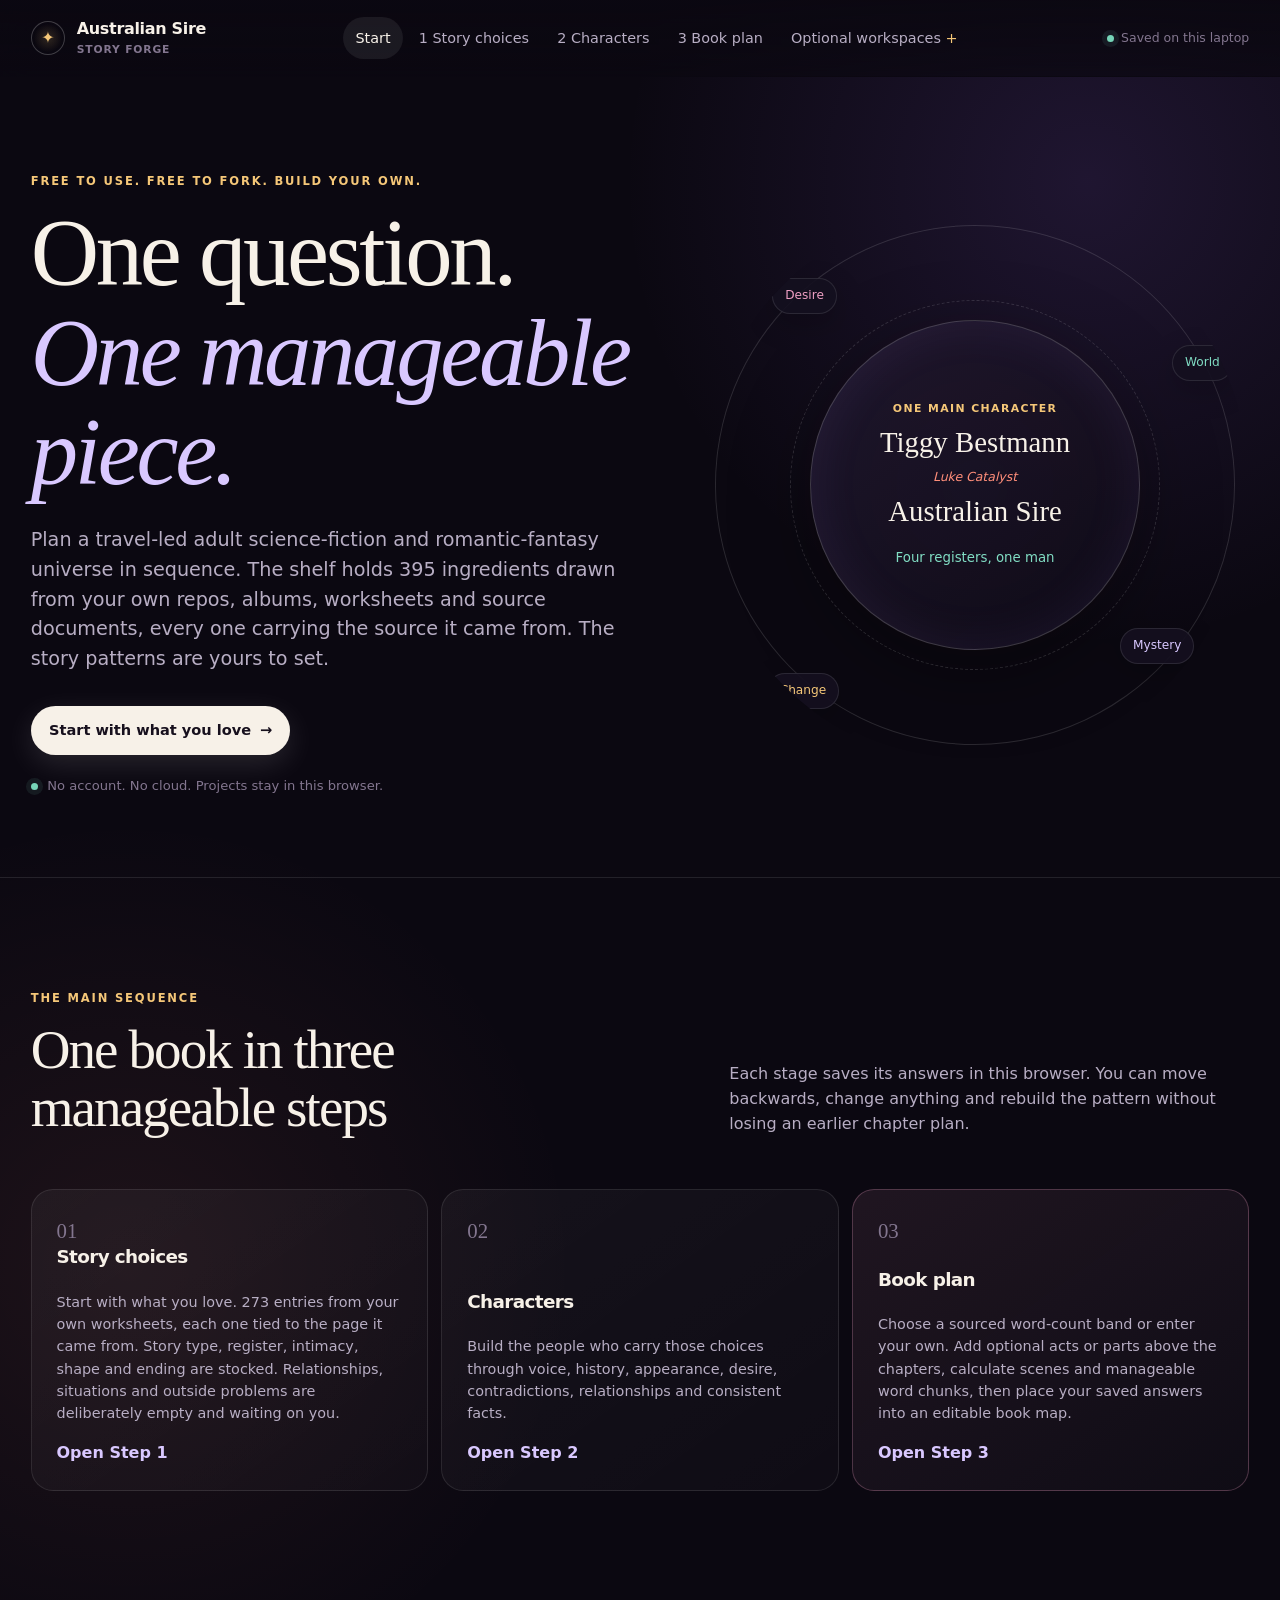
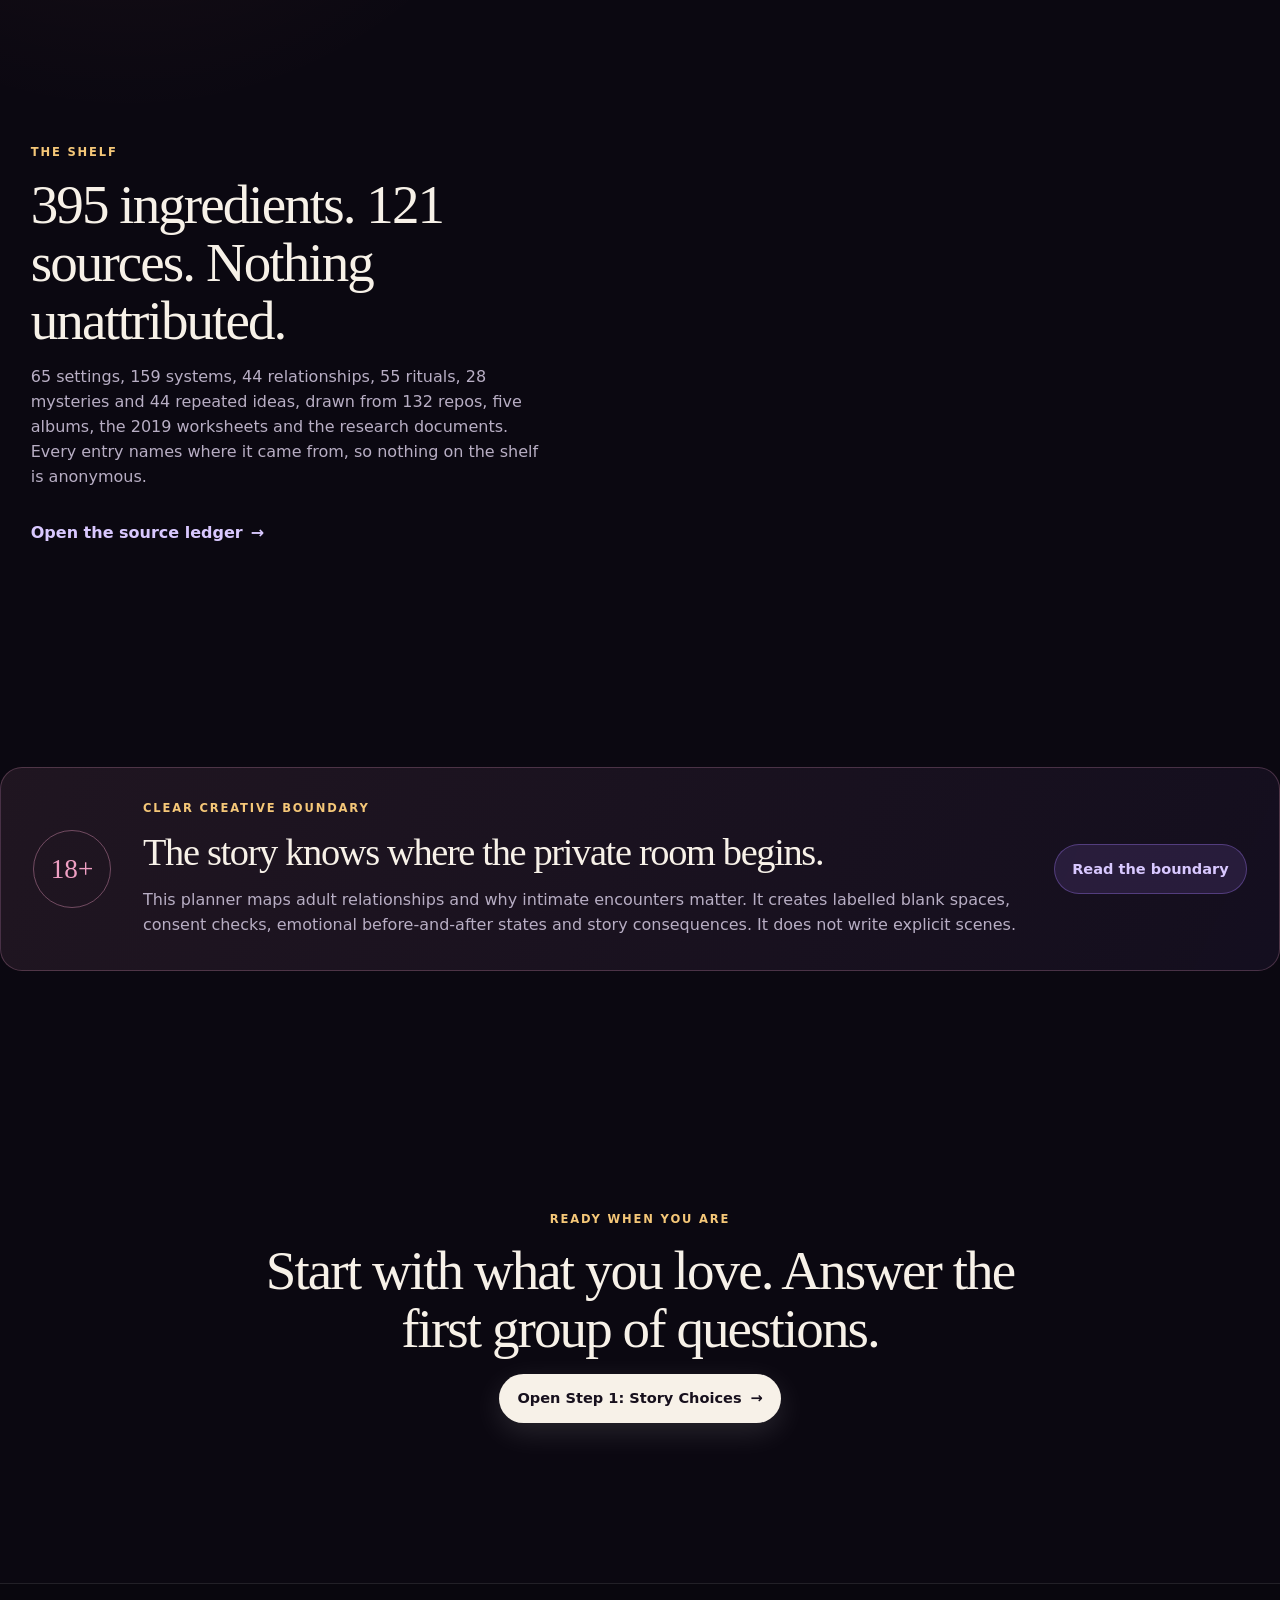
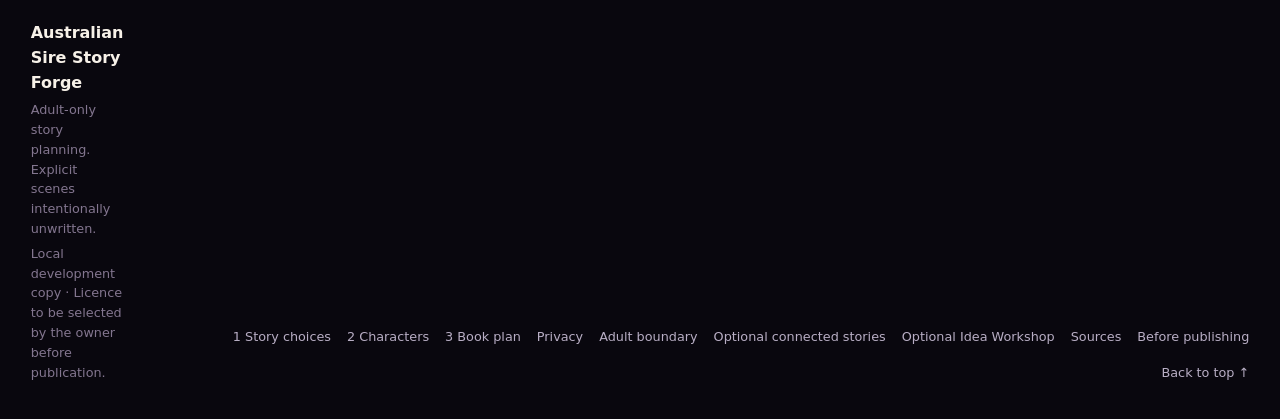
==== commit e5f34e62: "Licence, open stance, and the first voice pass - LICENCE.md: Strange But True Public Source Licence." ====
--- a/index.html
+++ b/index.html
@@ -3,7 +3,7 @@
 <head>
   <meta charset="utf-8">
   <meta name="viewport" content="width=device-width, initial-scale=1">
-  <meta name="description" content="A story planner saved on this laptop for adult science fiction, romantic fantasy, hopeful adventures and private intimacy markers.">
+  <meta name="description" content="A story planner for adult science fiction, romantic fantasy, hopeful adventures and private intimacy markers.">
   <meta name="theme-color" content="#120c1f">
   <link rel="icon" href="assets/icons/story-forge.ico" sizes="any">
   <link rel="icon" type="image/png" sizes="32x32" href="assets/icons/favicon-32.png">
@@ -18,7 +18,7 @@
   <main id="main">
     <section class="hero shell">
       <div class="hero-copy reveal">
-        <p class="eyebrow">A publisher's planning desk saved on this laptop</p>
+        <p class="eyebrow">Free to use. Free to fork. Build your own.</p>
         <h1>One question.<br><em>One manageable piece.</em></h1>
         <p class="hero-lead">Plan a travel-led adult science-fiction and romantic-fantasy universe in sequence. The shelf holds 395 ingredients drawn from your own repos, albums, worksheets and source documents, every one carrying the source it came from. The story patterns are yours to set.</p>
         <div class="hero-actions">
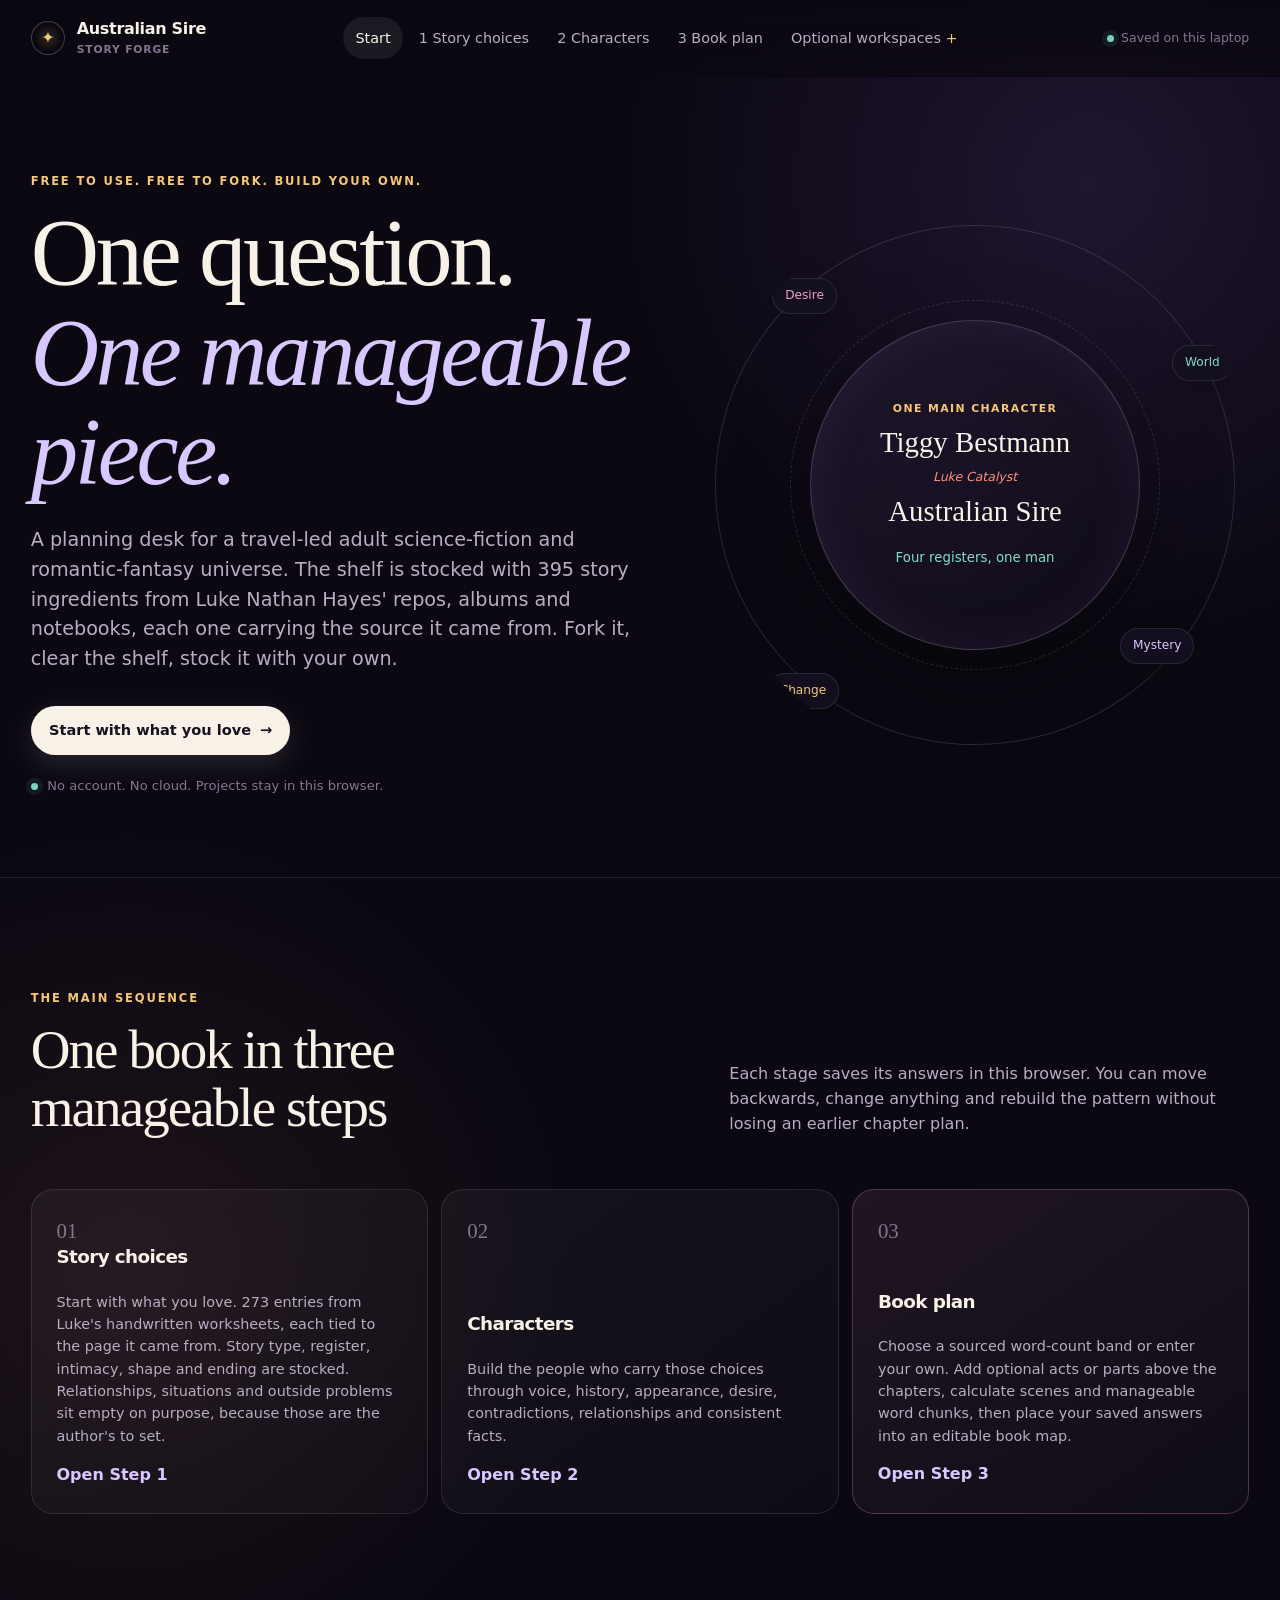
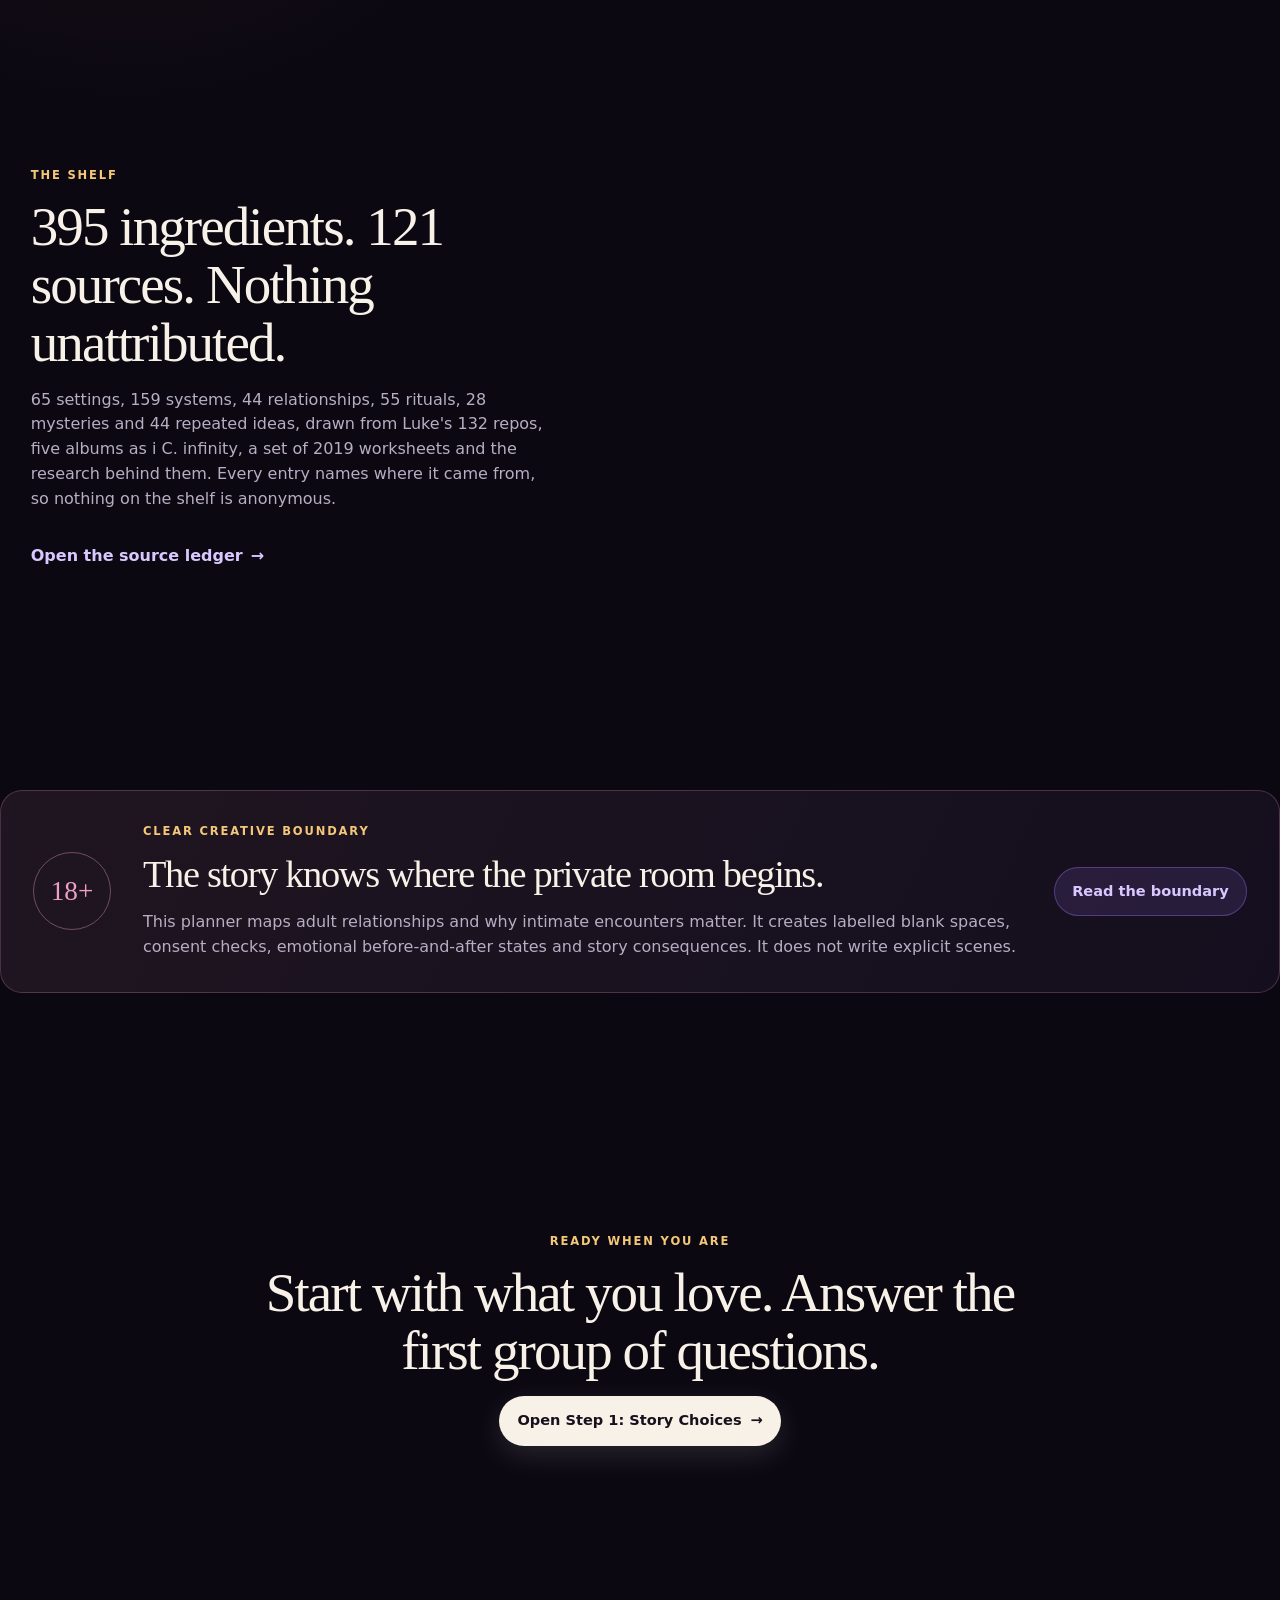
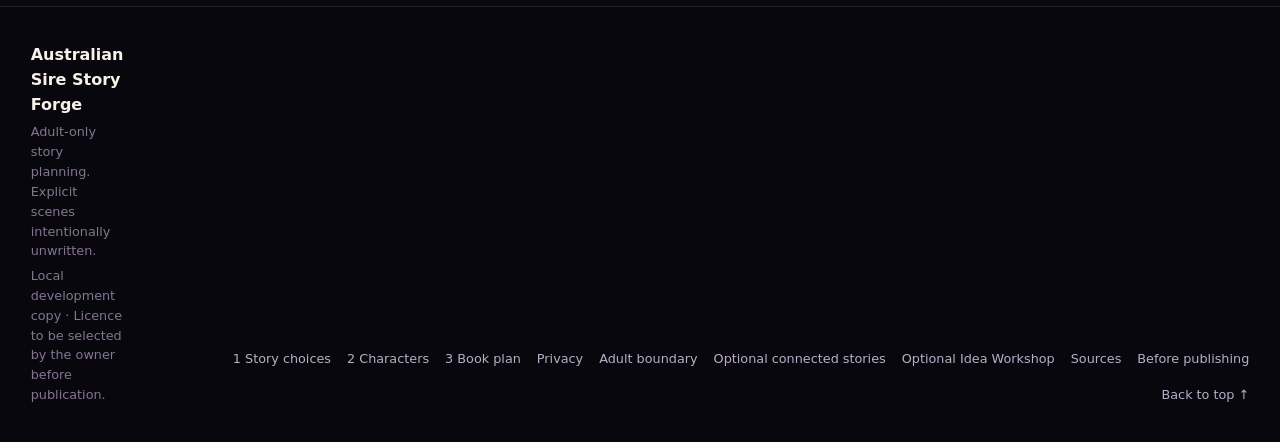
==== commit fffae16a: "Front page copy: written for a public reader, not for the owner The hero, step one and the shelf pan" ====
--- a/index.html
+++ b/index.html
@@ -20,7 +20,7 @@
       <div class="hero-copy reveal">
         <p class="eyebrow">Free to use. Free to fork. Build your own.</p>
         <h1>One question.<br><em>One manageable piece.</em></h1>
-        <p class="hero-lead">Plan a travel-led adult science-fiction and romantic-fantasy universe in sequence. The shelf holds 395 ingredients drawn from your own repos, albums, worksheets and source documents, every one carrying the source it came from. The story patterns are yours to set.</p>
+        <p class="hero-lead">A planning desk for a travel-led adult science-fiction and romantic-fantasy universe. The shelf is stocked with 395 story ingredients from Luke Nathan Hayes' repos, albums and notebooks, each one carrying the source it came from. Fork it, clear the shelf, stock it with your own.</p>
         <div class="hero-actions">
           <a class="button button-primary" href="forge.html">Start with what you love <span aria-hidden="true">→</span></a>
         </div>
@@ -53,7 +53,7 @@
         <p>Each stage saves its answers in this browser. You can move backwards, change anything and rebuild the pattern without losing an earlier chapter plan.</p>
       </div>
       <div class="pulse-grid">
-        <article class="pulse-card reveal"><span>01</span><h3>Story choices</h3><p>Start with what you love. 273 entries from your own worksheets, each one tied to the page it came from. Story type, register, intimacy, shape and ending are stocked. Relationships, situations and outside problems are deliberately empty and waiting on you.</p><a class="text-link" href="forge.html">Open Step 1</a></article>
+        <article class="pulse-card reveal"><span>01</span><h3>Story choices</h3><p>Start with what you love. 273 entries from Luke's handwritten worksheets, each tied to the page it came from. Story type, register, intimacy, shape and ending are stocked. Relationships, situations and outside problems sit empty on purpose, because those are the author's to set.</p><a class="text-link" href="forge.html">Open Step 1</a></article>
         <article class="pulse-card reveal"><span>02</span><h3>Characters</h3><p>Build the people who carry those choices through voice, history, appearance, desire, contradictions, relationships and consistent facts.</p><a class="text-link" href="characters.html">Open Step 2</a></article>
         <article class="pulse-card pulse-card-private reveal"><span>03</span><h3>Book plan</h3><p>Choose a sourced word-count band or enter your own. Add optional acts or parts above the chapters, calculate scenes and manageable word chunks, then place your saved answers into an editable book map.</p><a class="text-link" href="arc.html#book-size">Open Step 3</a></article>
       </div>
@@ -63,7 +63,7 @@
       <div class="council-copy reveal">
         <p class="eyebrow">The shelf</p>
         <h2 id="council-title">395 ingredients. 121 sources. Nothing unattributed.</h2>
-        <p>65 settings, 159 systems, 44 relationships, 55 rituals, 28 mysteries and 44 repeated ideas, drawn from 132 repos, five albums, the 2019 worksheets and the research documents. Every entry names where it came from, so nothing on the shelf is anonymous.</p>
+        <p>65 settings, 159 systems, 44 relationships, 55 rituals, 28 mysteries and 44 repeated ideas, drawn from Luke's 132 repos, five albums as i C. infinity, a set of 2019 worksheets and the research behind them. Every entry names where it came from, so nothing on the shelf is anonymous.</p>
         <a class="text-link" href="library.html">Open the source ledger <span aria-hidden="true">→</span></a>
       </div>
       <div class="agent-stack reveal" data-agent-preview></div>
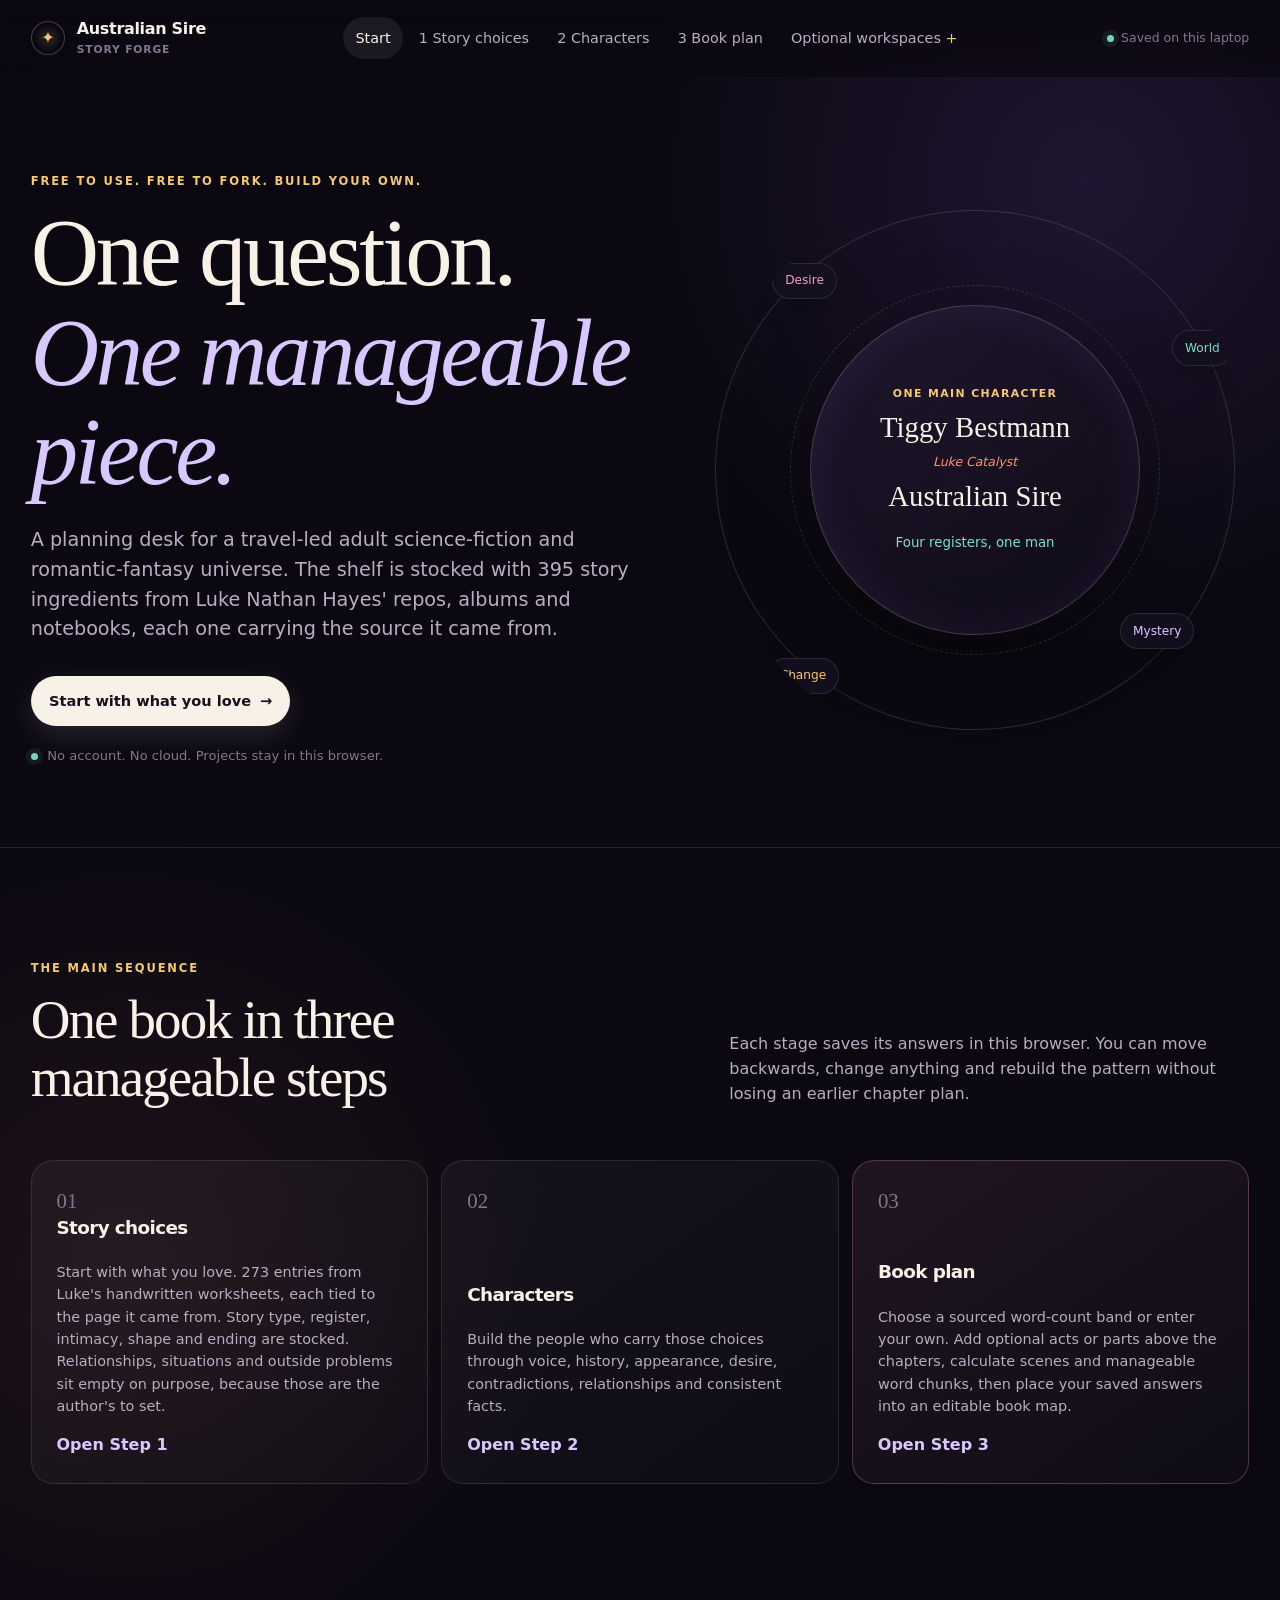
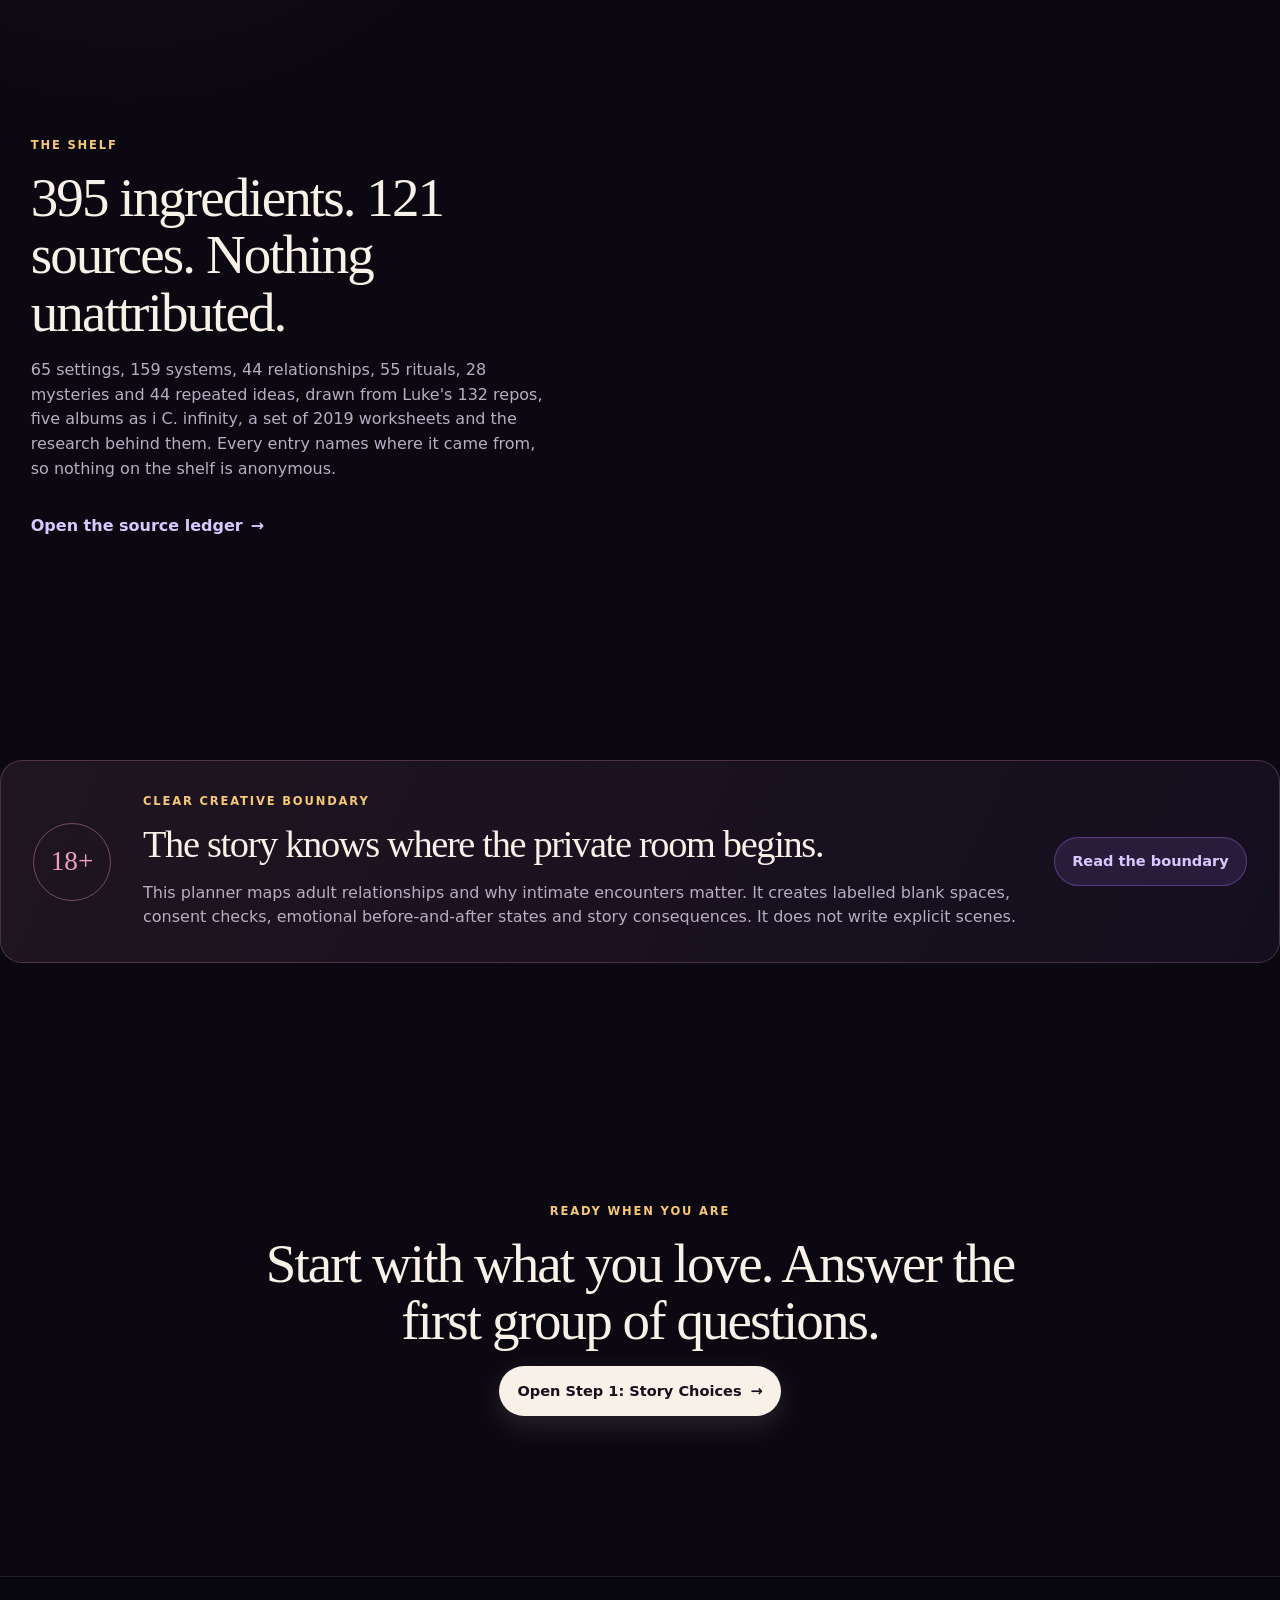
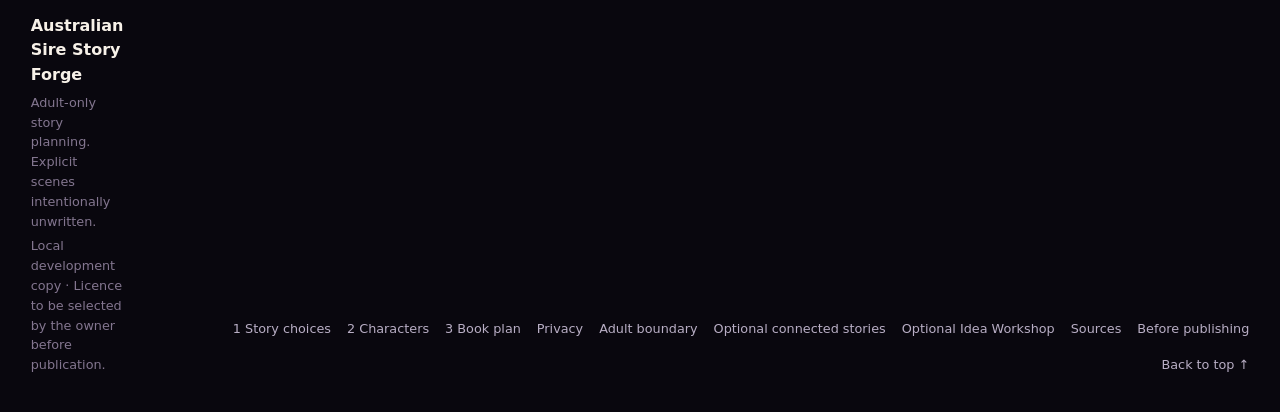
==== commit 67dafa96: "Drop the fork line from the hero Co-Authored-By: Claude Opus 5 <noreply@anthropic.com>" ====
--- a/index.html
+++ b/index.html
@@ -20,7 +20,7 @@
       <div class="hero-copy reveal">
         <p class="eyebrow">Free to use. Free to fork. Build your own.</p>
         <h1>One question.<br><em>One manageable piece.</em></h1>
-        <p class="hero-lead">A planning desk for a travel-led adult science-fiction and romantic-fantasy universe. The shelf is stocked with 395 story ingredients from Luke Nathan Hayes' repos, albums and notebooks, each one carrying the source it came from. Fork it, clear the shelf, stock it with your own.</p>
+        <p class="hero-lead">A planning desk for a travel-led adult science-fiction and romantic-fantasy universe. The shelf is stocked with 395 story ingredients from Luke Nathan Hayes' repos, albums and notebooks, each one carrying the source it came from.</p>
         <div class="hero-actions">
           <a class="button button-primary" href="forge.html">Start with what you love <span aria-hidden="true">→</span></a>
         </div>
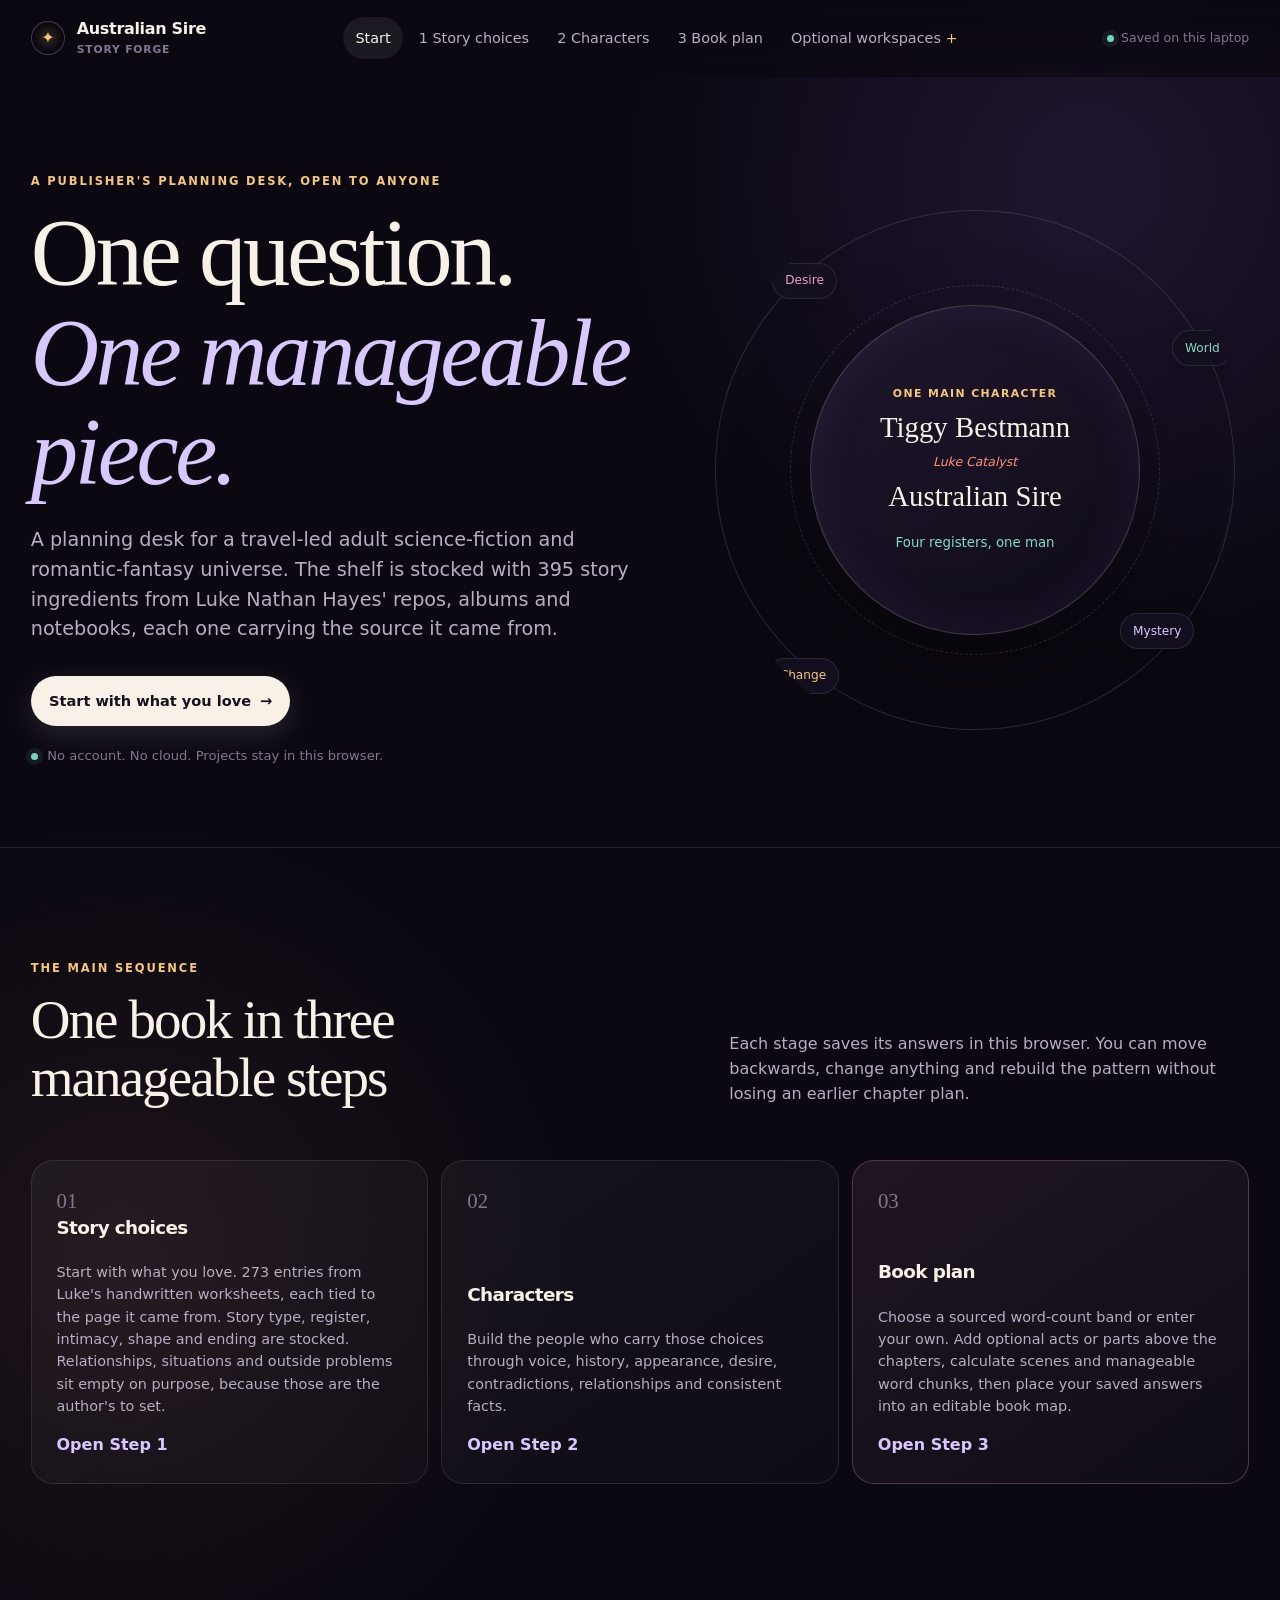
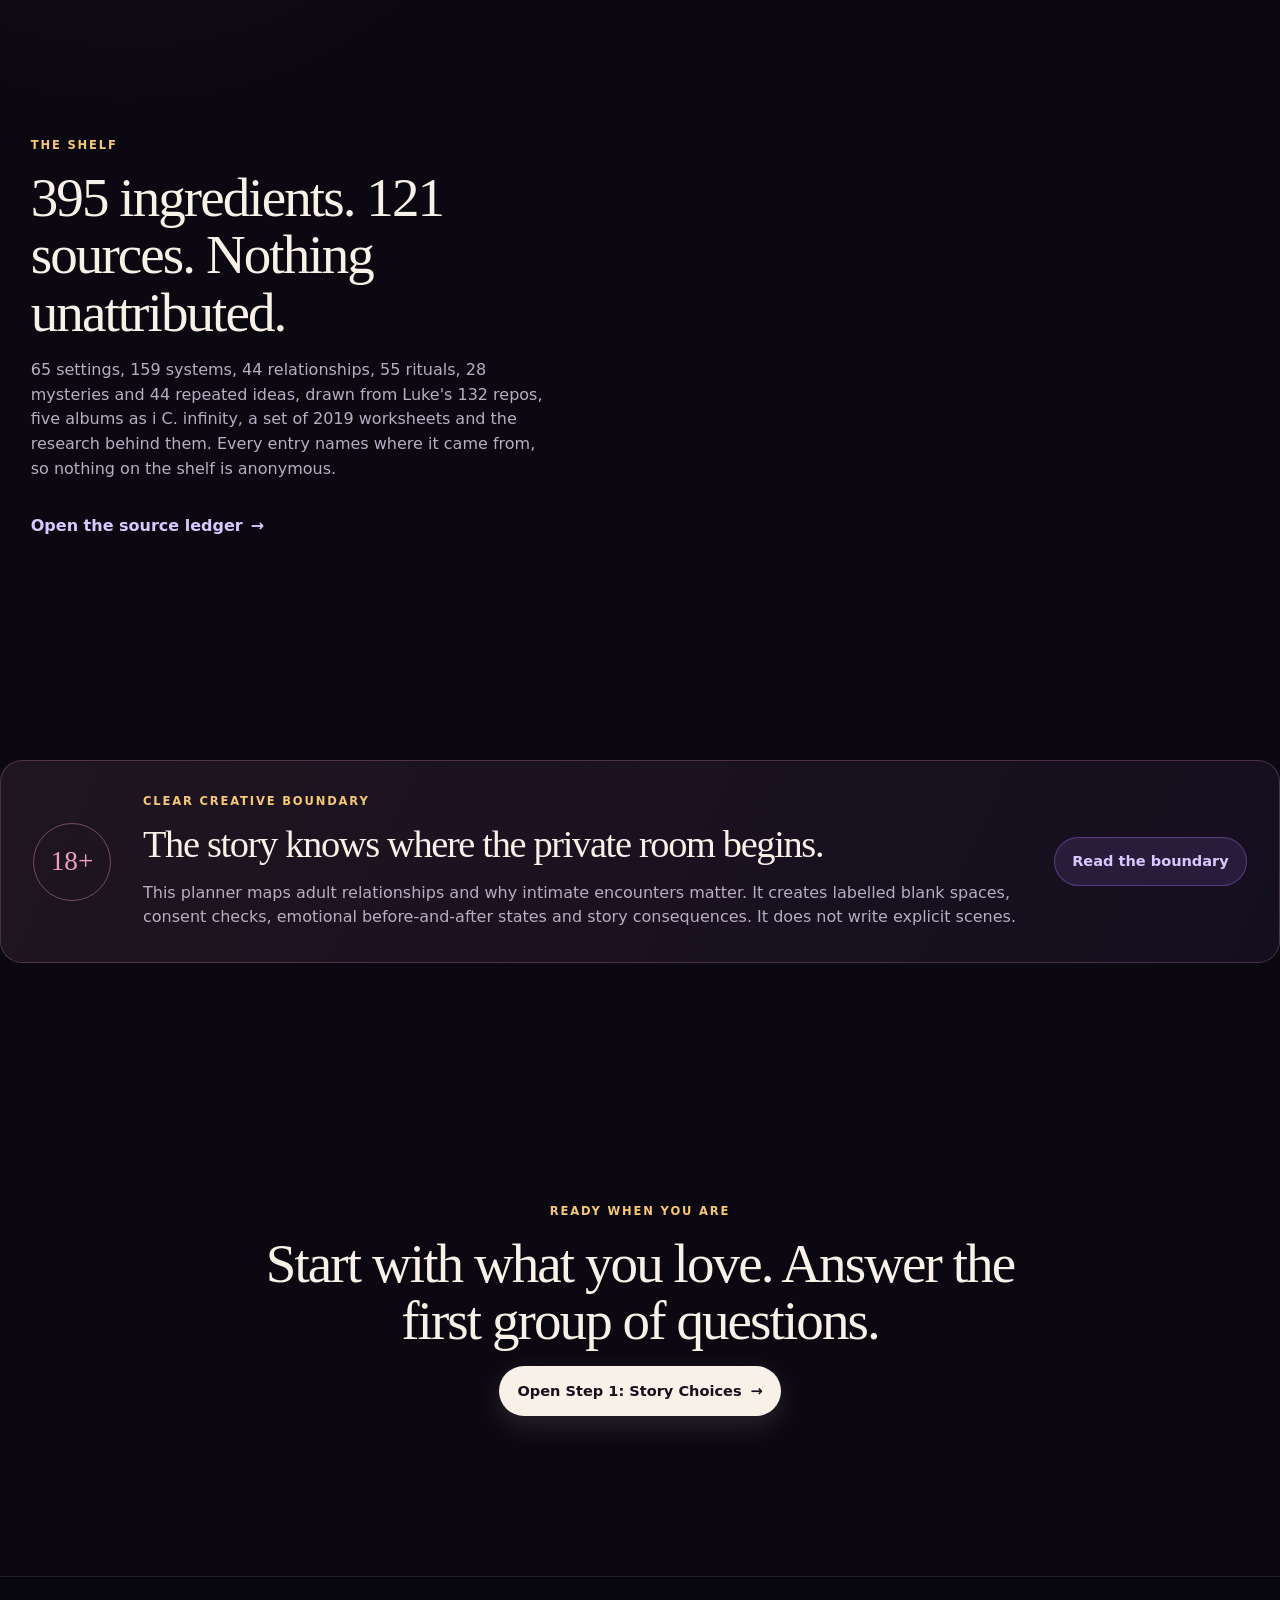
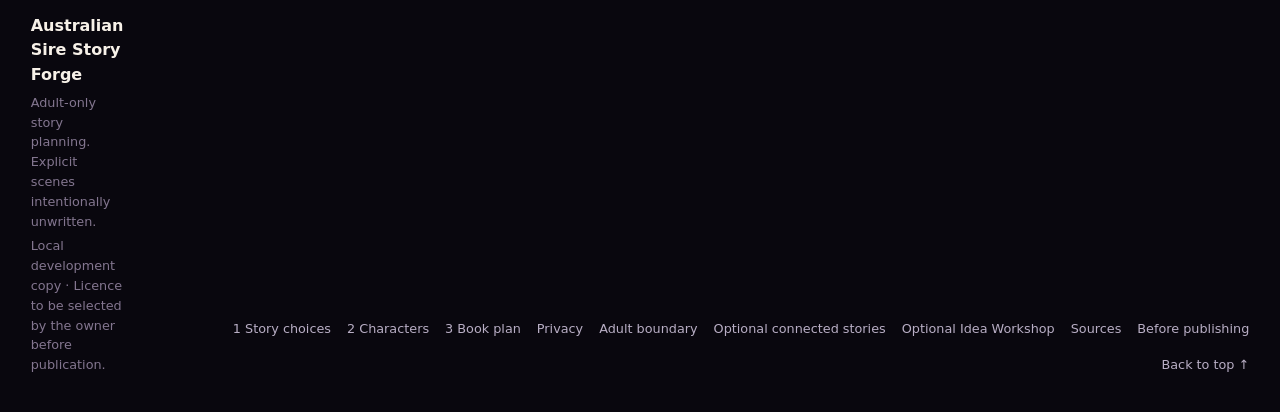
==== commit 5e7ef2a0: "Hero eyebrow: say what it is, not what you may do with it "Free to use. Free to fork. Build your own" ====
--- a/index.html
+++ b/index.html
@@ -18,7 +18,7 @@
   <main id="main">
     <section class="hero shell">
       <div class="hero-copy reveal">
-        <p class="eyebrow">Free to use. Free to fork. Build your own.</p>
+        <p class="eyebrow">A publisher's planning desk, open to anyone</p>
         <h1>One question.<br><em>One manageable piece.</em></h1>
         <p class="hero-lead">A planning desk for a travel-led adult science-fiction and romantic-fantasy universe. The shelf is stocked with 395 story ingredients from Luke Nathan Hayes' repos, albums and notebooks, each one carrying the source it came from.</p>
         <div class="hero-actions">
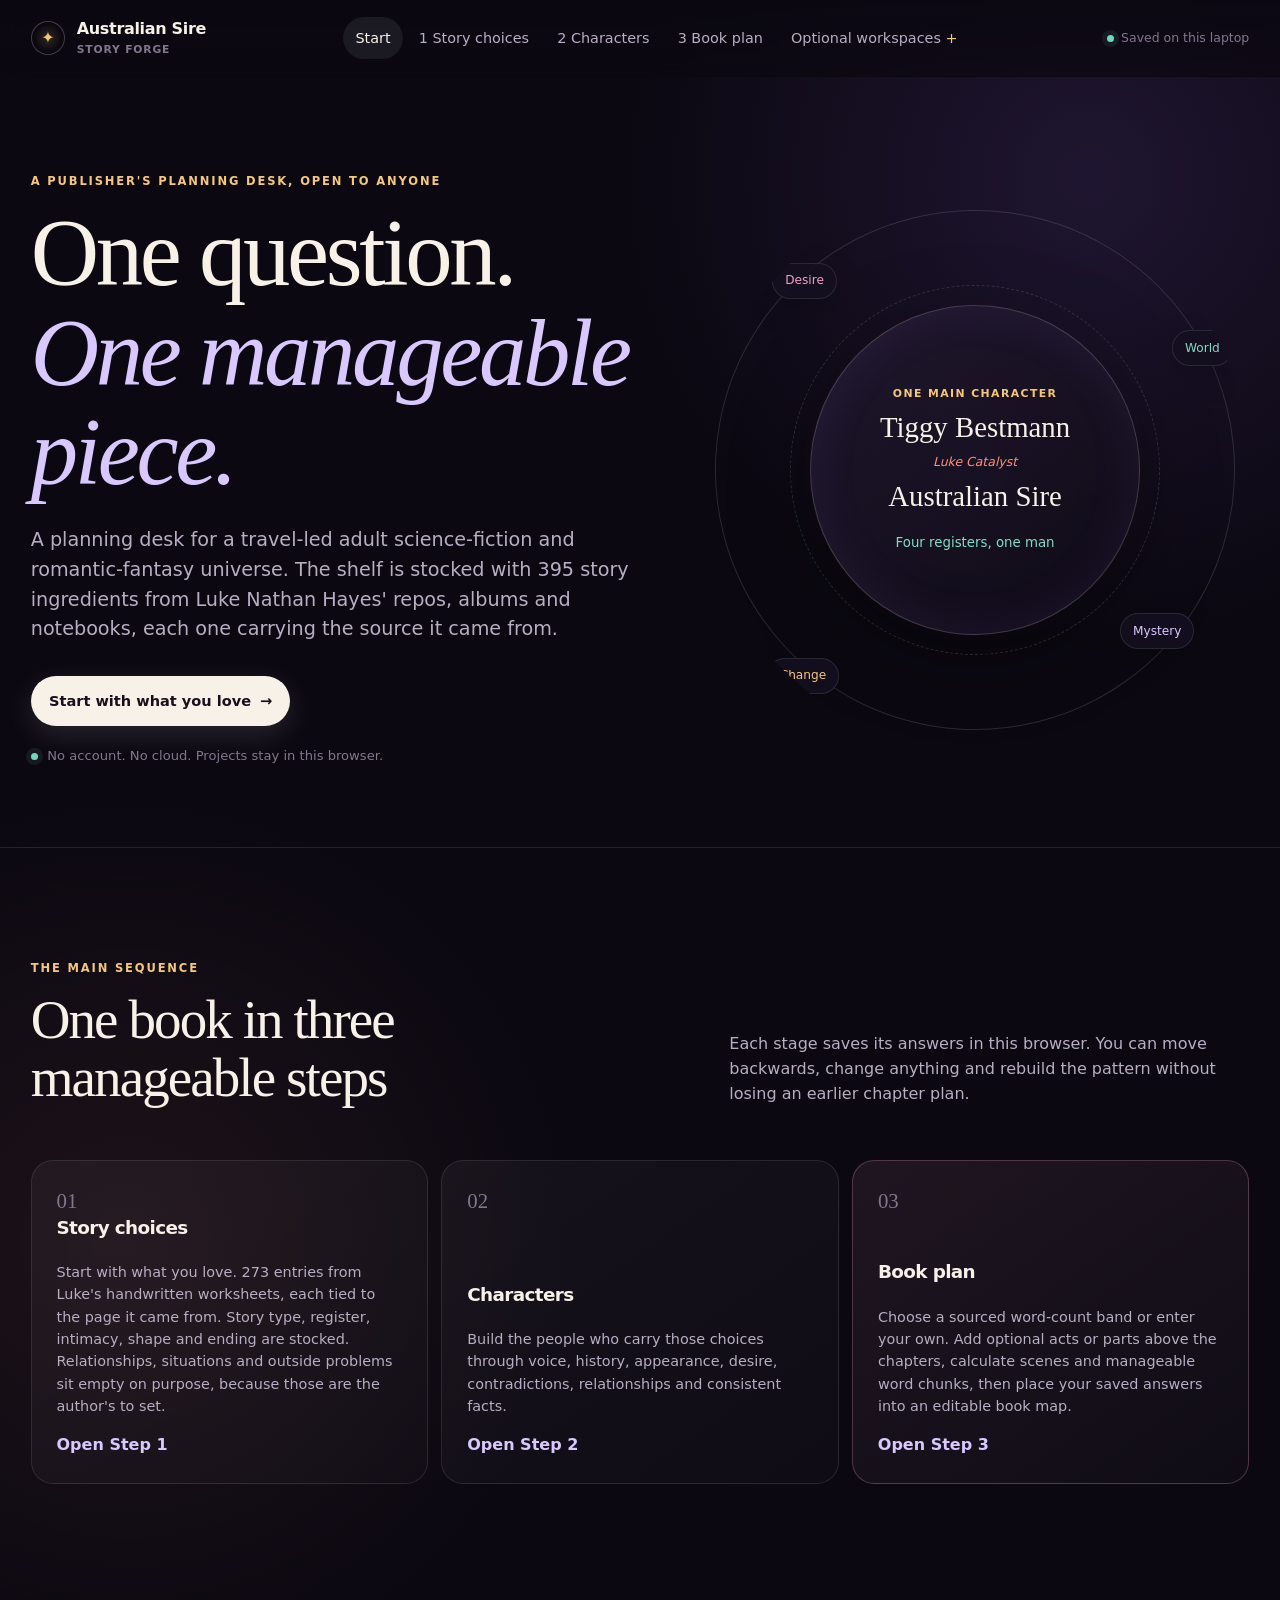
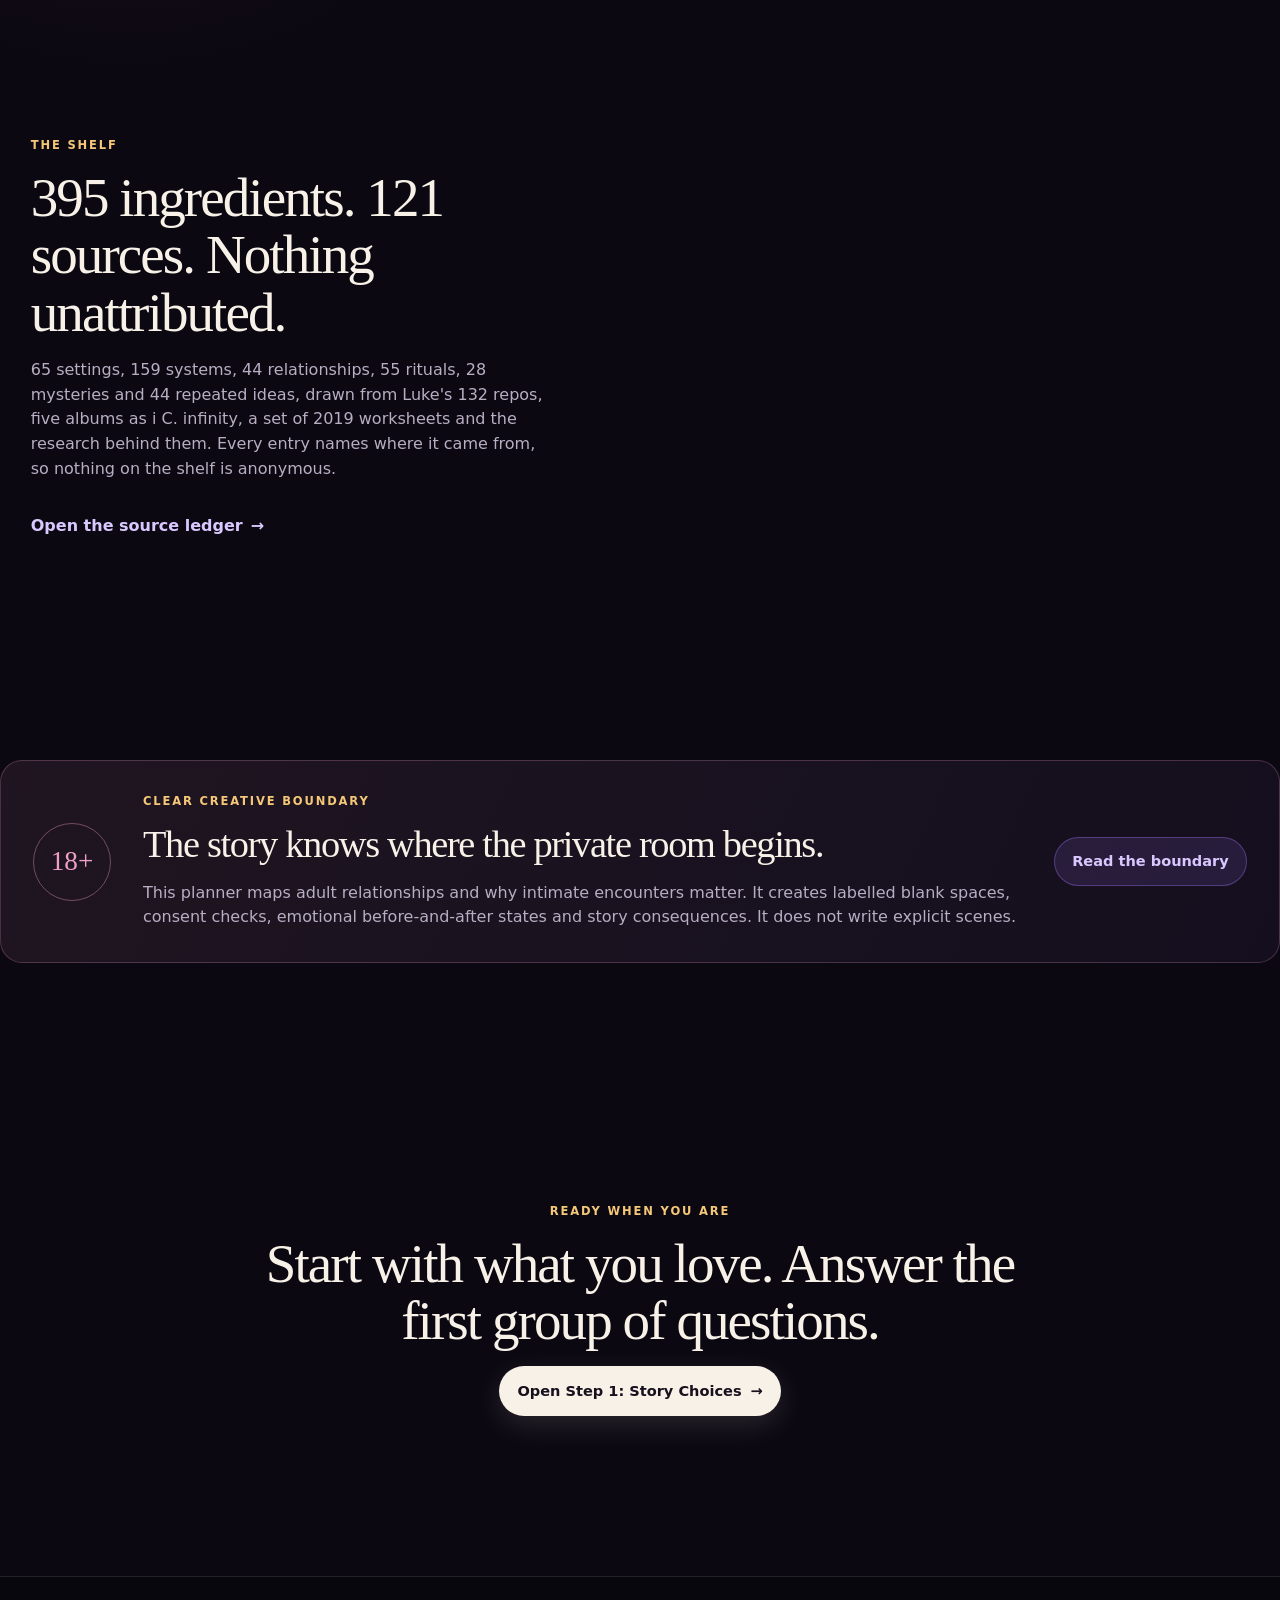
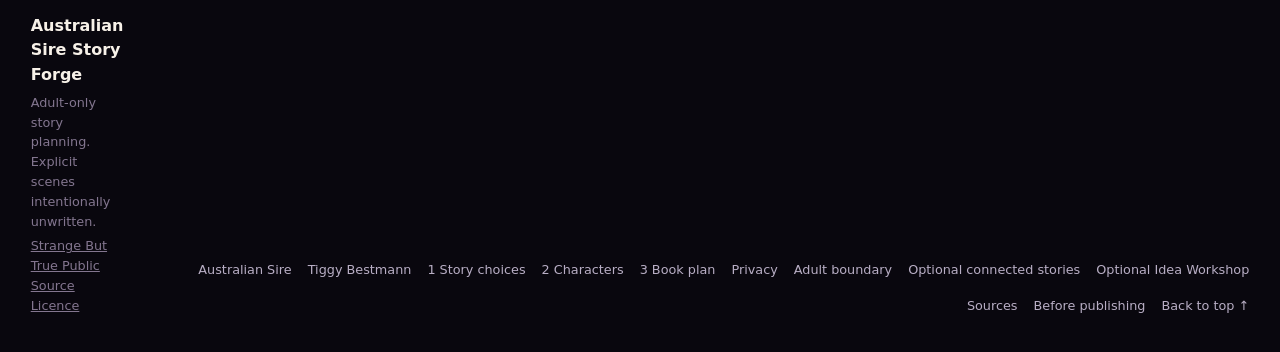
==== commit 3282f0d6: "Link Australian Sire and Tiggy character sites" ====
--- a/index.html
+++ b/index.html
@@ -88,6 +88,6 @@
 
   <footer class="site-footer" data-site-footer></footer>
   <script src="assets/story-data.js"></script>
-  <script src="assets/app.js"></script>
+  <script src="assets/app.js?v=20261001-character-sites"></script>
 </body>
 </html>
